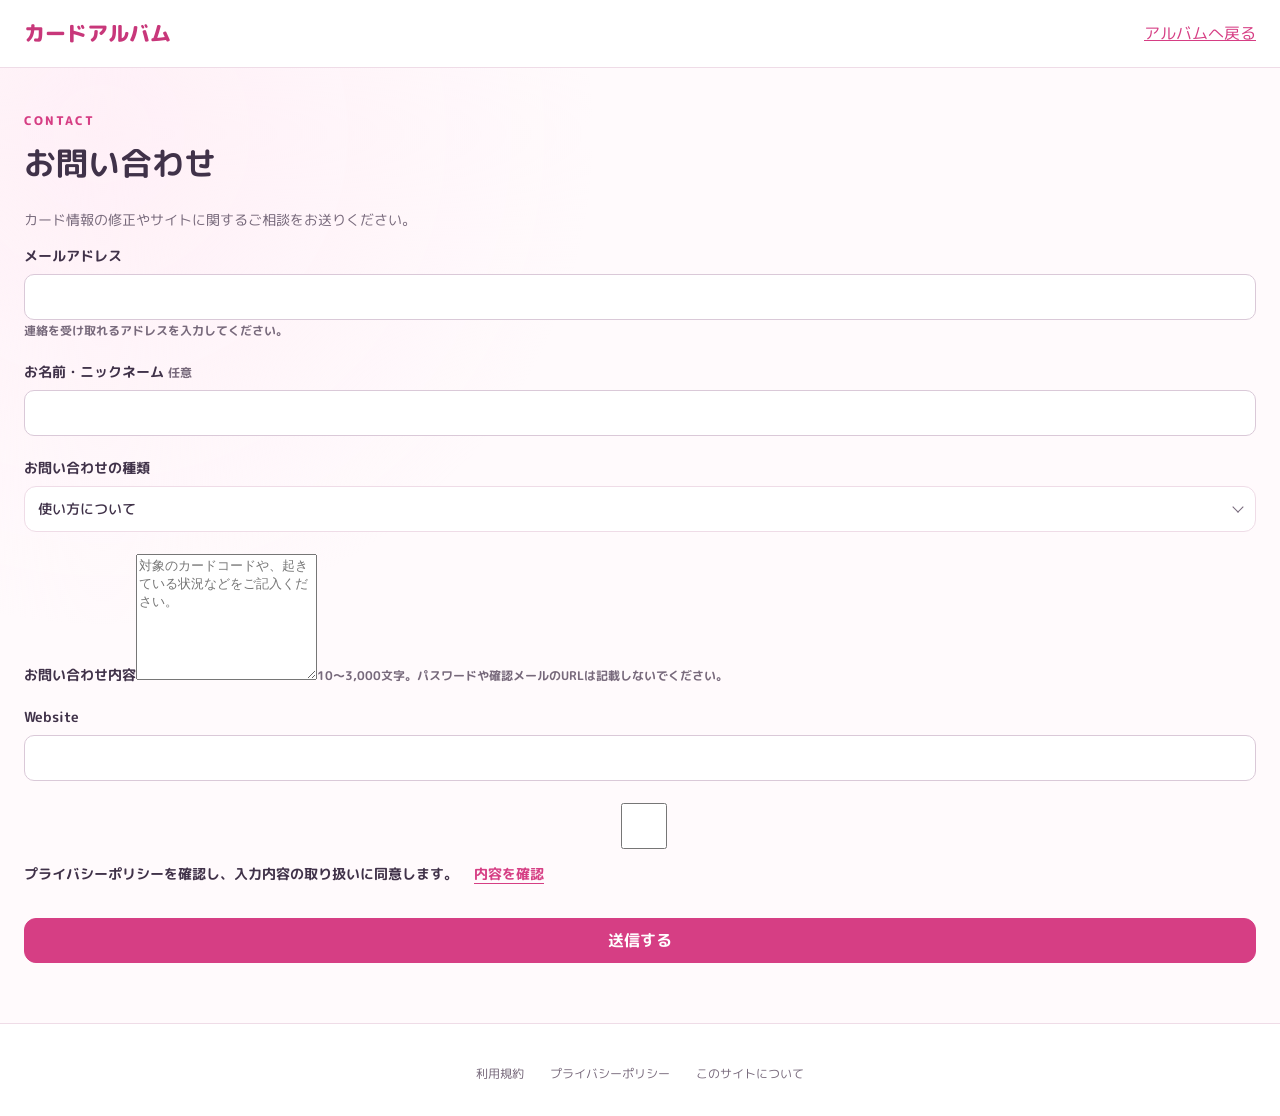
==== contact/index.html @ 654e6a4f "Update index.html" ====
<!doctype html>
<html lang="ja">
  <head>
    <meta charset="utf-8" />
    <meta name="viewport" content="width=device-width,initial-scale=1" />
    <title>お問い合わせ｜カードアルバム</title>
    <link rel="icon" href="../assets/favicon.svg" />
    <link rel="stylesheet" href="../assets/style.css?v=20261011-ui-contact" />
    <link
      rel="stylesheet"
      href="../assets/dropdowns.css?v=20261010-dropdowns"
    />
    <script
      defer
      src="../assets/dropdowns.js?v=20261011-account-dropdown"
    ></script>
    <link rel="stylesheet" href="./contact.css" />
    <script defer src="../assets/vendor/supabase.js"></script>
    <script defer src="../assets/config.js"></script>
    <script defer src="../assets/site-info.js?v=20261011-ui-contact"></script>
    <script defer src="./contact.js?v=20261011-final-review"></script>
  </head>
  <body>
    <header>
      <a class="wordmark" href="../">カードアルバム</a
      ><a class="back-link" href="../">アルバムへ戻る</a>
    </header>
    <main class="contact-main">
      <section id="contact-panel" class="contact-panel">
        <span class="eyebrow">CONTACT</span>
        <h1>お問い合わせ</h1>
        <p class="muted">
          カード情報の修正やサイトに関するご相談をお送りください。
        </p>
        <form id="contact-form">
          <div id="contact-album-field" hidden>
            <label>アルバムID</label
            ><output id="contact-album-id" class="created-album-id"></output
            ><small>ログイン中のアルバムIDでお問い合わせを送信します。</small>
          </div>
          <label
            >メールアドレス<input
              id="contact-email"
              type="email"
              autocomplete="email"
              maxlength="254"
              required
            /><small>連絡を受け取れるアドレスを入力してください。</small></label
          ><label
            >お名前・ニックネーム <small>任意</small
            ><input
              id="contact-name"
              type="text"
              autocomplete="name"
              maxlength="40" /></label
          ><label
            >お問い合わせの種類<select id="contact-category">
              <option value="question">使い方について</option>
              <option value="correction">カード情報の修正</option>

              <option value="other">その他</option>
            </select></label
          ><label
            >お問い合わせ内容<textarea
              id="contact-message"
              minlength="10"
              maxlength="3000"
              rows="8"
              required
              placeholder="対象のカードコードや、起きている状況などをご記入ください。"
            ></textarea
            ><small
              >10〜3,000文字。パスワードや確認メールのURLは記載しないでください。</small
            ></label
          ><label class="contact-honeypot" aria-hidden="true"
            >Website<input
              id="contact-website"
              tabindex="-1"
              autocomplete="off" /></label
          ><label class="consent"
            ><input id="contact-consent" type="checkbox" required /><span
              >プライバシーポリシーを確認し、入力内容の取り扱いに同意します。<button
                type="button"
                data-info="privacy"
                class="text-button"
              >
                内容を確認
              </button></span
            ></label
          >
          <p id="contact-error" role="status"></p>
          <button id="contact-submit" class="primary" type="submit">
            送信する
          </button>
        </form>
      </section>
      <section id="contact-complete" class="contact-panel" hidden>
        <span class="confirmation-icon" aria-hidden="true">✓</span>
        <h1>送信しました</h1>
        <p>お問い合わせを受け付けました。</p>
        <p class="muted">受付番号</p>
        <p id="contact-reference" class="contact-reference"></p>
        <a class="contact-return" href="../">アルバムへ戻る</a>
      </section>
    </main>
    <footer>
      <div class="footer-links">
        <button data-info="terms">利用規約</button
        ><button data-info="privacy">プライバシーポリシー</button
        ><button data-info="about">このサイトについて</button>
      </div>
    </footer>
    <dialog id="info-dialog" aria-labelledby="info-title">
      <div class="modal-top">
        <h2 id="info-title"></h2>
        <button id="legal-close" aria-label="閉じる">×</button>
      </div>
      <div id="info-body" class="legal-body"></div>
    </dialog>
  </body>
</html>
---- assets/style.css ----
@import url("https://fonts.googleapis.com/css2?family=M+PLUS+Rounded+1c:wght@400;500;700;800&display=swap");
:root {
  font-family:
    "M PLUS Rounded 1c", "Hiragino Maru Gothic ProN", "Yu Gothic", sans-serif;
  color: #403249;
  background: #fff8fc;
  --accent: #d63e84;
  --soft: #ffedf5;
  --line: #efdce7;
  --muted: #77697b;
  font-synthesis: none;
}
* {
  box-sizing: border-box;
}
body {
  margin: 0;
}
button,
input,
select {
  font: inherit;
}
button {
  cursor: pointer;
  border: 1px solid var(--line);
  background: white;
  border-radius: 12px;
  padding: 10px 16px;
  color: inherit;
  min-height: 44px;
}
button:disabled {
  cursor: default;
  opacity: 0.5;
}
a {
  color: var(--accent);
}
button:focus-visible,
a:focus-visible,
input:focus-visible,
select:focus-visible {
  outline: 3px solid #933ba7;
  outline-offset: 3px;
}
[hidden] {
  display: none !important;
}
header {
  padding: 18px max(24px, calc((100vw - 1280px) / 2));
  background: white;
  border-bottom: 1px solid var(--line);
  display: flex;
  align-items: center;
  justify-content: space-between;
  gap: 20px;
}
nav {
  display: flex;
  gap: 6px;
  flex-wrap: wrap;
}
nav button {
  font-size: 0.875rem;
  border: 0;
  padding: 8px 12px;
}
.wordmark {
  text-decoration: none;
  font-size: 1.3rem;
  font-weight: 800;
  white-space: nowrap;
  color: #c8377a;
}
main {
  max-width: 1280px;
  margin: auto;
  padding: 40px 24px 60px;
  min-height: 75vh;
}
h1 {
  font-size: 2rem;
  line-height: 1.5;
  margin: 8px 0 20px;
}
h2 {
  font-size: 1.25rem;
}
p {
  line-height: 1.8;
}
.eyebrow {
  font-size: 0.75rem;
  color: var(--accent);
  letter-spacing: 0.16em;
  font-weight: 800;
}
.auth {
  display: grid;
  grid-template-columns: 1fr 440px;
  gap: 70px;
  align-items: center;
  max-width: 1080px;
  margin: 35px auto;
}
.intro h1 {
  font-size: 2.8rem;
  line-height: 1.55;
}
.intro p {
  color: var(--muted);
}
.auth-panel {
  background: white;
  border: 1px solid var(--line);
  border-radius: 24px;
  padding: 32px;
  box-shadow: 0 8px 0 #f7e5ef;
}
.auth-panel h2 {
  margin: 0 0 25px;
  font-size: 1.25rem;
}
.tabs {
  display: flex;
  gap: 6px;
  margin-bottom: 25px;
  border-bottom: 1px solid var(--line);
  padding-bottom: 12px;
}
.tabs button {
  flex: 1;
  border: 0;
}
.active {
  background: var(--soft);
  color: var(--accent);
  font-weight: 700;
}
label {
  display: block;
  font-size: 0.875rem;
  font-weight: 700;
}
input,
select {
  display: block;
  width: 100%;
  border: 1px solid #dac9d8;
  border-radius: 10px;
  background: #fff;
  min-height: 46px;
  padding: 10px 12px;
  color: inherit;
  margin-top: 8px;
}
form label {
  margin-bottom: 22px;
}
small {
  font-size: 0.75rem;
  color: var(--muted);
}
.primary {
  background: var(--accent);
  color: #fff;
  border-color: var(--accent);
  font-weight: 700;
}
form .primary {
  width: 100%;
}
.text-button {
  border: 0;
  background: transparent;
  color: var(--accent);
  text-decoration: underline;
  text-underline-offset: 4px;
  font-size: 0.875rem;
}
#auth-message {
  font-size: 0.875rem;
  color: #a23e65;
}
.mini-gallery {
  display: flex;
  gap: 12px;
  margin: 32px 0;
  align-items: center;
}
.mini-gallery img {
  width: 100px;
  border-radius: 9px;
  border: 5px solid white;
  box-shadow: 0 4px 12px #e7cbdc;
}
.mini-gallery img:nth-child(2) {
  transform: rotate(7deg);
}
.mini-gallery img:first-child {
  transform: rotate(-7deg);
}
.selection-title {
  text-align: center;
  margin: 30px 0 36px;
}
.selection-title p {
  color: var(--muted);
  font-size: 0.875rem;
}
.album-options {
  max-width: 850px;
  margin: auto;
  display: grid;
  grid-template-columns: 1fr 1fr;
  gap: 32px;
}
.album {
  padding: 30px;
  background: #fff0f7;
  border: 2px solid #efc4dc;
  border-radius: 24px;
  box-shadow: 0 7px 0 #f4d6e6;
}
.album.aipri {
  background: #f0f7ff;
  border-color: #c3daf5;
  box-shadow: 0 7px 0 #dbe9fa;
}
.album span {
  display: block;
  font-weight: 800;
  font-size: 1.3rem;
  margin: 24px 0 6px;
}
.album small {
  font-size: 0.875rem;
}
.album-images {
  display: flex;
  justify-content: center;
  gap: 10px;
}
.album-images img {
  width: 30%;
  border: 4px solid white;
  border-radius: 8px;
  box-shadow: 0 3px 12px #d8bbce;
  transform: rotate(-6deg);
}
.album-images img:nth-child(2) {
  transform: rotate(6deg);
}
.collection-title {
  display: flex;
  align-items: center;
  justify-content: space-between;
  gap: 15px;
}
.collection-title h1 {
  margin-bottom: 24px;
}
.pill {
  border-radius: 30px;
  background: var(--soft);
  color: var(--accent);
  font-size: 0.875rem;
  font-weight: 700;
  padding: 7px 12px;
  display: inline-block;
}
.progress-card {
  background: #fff;
  border: 1px solid var(--line);
  border-radius: 16px;
  padding: 22px 26px;
  margin-bottom: 24px;
}
.progress-card > div:first-child {
  display: flex;
  justify-content: space-between;
  align-items: center;
  font-size: 0.875rem;
  font-weight: 700;
}
.progress-card strong {
  font-size: 1.8rem;
  color: var(--accent);
}
.progress-track {
  height: 12px;
  border-radius: 20px;
  background: #f2e8ef;
  margin: 10px 0;
  overflow: hidden;
}
.progress-track span {
  display: block;
  height: 100%;
  background: var(--accent);
  border-radius: 20px;
  transition: width 0.3s;
}
.progress-card p {
  font-size: 0.875rem;
  color: var(--muted);
  margin: 0;
}
.filter-panel {
  border: 1px solid var(--line);
  background: #fff;
  border-radius: 16px;
  padding: 24px;
}
.search-label input {
  background: #fffafd;
}
.filter-grid {
  display: grid;
  grid-template-columns: repeat(3, 1fr);
  gap: 18px;
  margin-top: 20px;
}
.filter-footer {
  display: flex;
  justify-content: space-between;
  align-items: center;
  gap: 14px;
  margin-top: 22px;
  flex-wrap: wrap;
}
.owned-tabs {
  display: flex;
  gap: 5px;
}
.owned-tabs button {
  font-size: 0.875rem;
}
.results-heading {
  display: flex;
  align-items: center;
  justify-content: space-between;
  margin-top: 26px;
  gap: 14px;
}
.results-heading span {
  font-size: 0.875rem;
  color: var(--muted);
}
.muted {
  color: var(--muted);
  font-size: 0.875rem;
}
.notice {
  font-size: 0.875rem;
  padding: 12px 18px;
  border: 1px solid #edd59e;
  background: #fff9e9;
  border-radius: 10px;
}
.card-grid {
  display: grid;
  grid-template-columns: repeat(5, minmax(0, 1fr));
  gap: 22px 18px;
}
.card {
  background: #fff;
  border: 1px solid var(--line);
  border-radius: 14px;
  overflow: hidden;
  position: relative;
}
.card.owned {
  border: 2px solid #ca83a6;
}
.card-trigger {
  border: 0;
  border-radius: 0;
  padding: 12px;
  width: 100%;
  display: block;
  text-align: left;
  background: white;
}
.card-trigger:hover {
  background: #fff6fb;
}
.card-trigger img {
  width: 100%;
  aspect-ratio: 460/670;
  object-fit: contain;
  border-radius: 8px;
  background: #f7f2f5;
}
.card-trigger .code {
  color: var(--muted);
  font-size: 0.75rem;
  display: block;
  margin: 12px 0 5px;
  word-break: break-all;
}
.card-meta {
  display: flex;
  gap: 6px;
  align-items: center;
  justify-content: space-between;
}
.card-meta .pill {
  font-size: 0.75rem;
  padding: 3px 8px;
}
.card-name {
  display: block;
  font-size: 0.9375rem;
  font-weight: 700;
  line-height: 1.6;
  margin: 10px 0 6px;
  overflow-wrap: anywhere;
}
.card-song {
  display: block;
  color: var(--muted);
  font-size: 0.8125rem;
  line-height: 1.6;
  margin: 7px 0;
}
.ownership-button {
  width: calc(100% - 24px);
  margin: 0 12px 12px;
  min-height: 40px;
  font-size: 0.875rem;
  padding: 7px;
}
.owned .ownership-button {
  background: #ffe3ef;
  border-color: #edb5d0;
  color: #a92b68;
}
.pagination {
  display: flex;
  gap: 18px;
  justify-content: center;
  align-items: center;
  margin-top: 35px;
  font-size: 0.875rem;
}
footer {
  font-size: 0.75rem;
  text-align: center;
  color: var(--muted);
  padding: 24px;
  border-top: 1px solid var(--line);
  background: white;
  line-height: 1.8;
}
footer div {
  display: flex;
  justify-content: center;
  gap: 20px;
  margin-top: 8px;
}
dialog {
  border: 1px solid var(--line);
  border-radius: 22px;
  padding: 22px;
  max-width: 900px;
  width: calc(100% - 28px);
  max-height: 92dvh;
  overflow: auto;
  color: inherit;
}
dialog::backdrop {
  background: #39233a99;
  backdrop-filter: blur(3px);
}
.modal-top {
  display: flex;
  justify-content: space-between;
  align-items: center;
  color: var(--muted);
  font-size: 0.875rem;
}
.modal-top button {
  font-size: 1.5rem;
  line-height: 1;
  padding: 6px 12px;
  border: 0;
}
.modal-body {
  display: grid;
  grid-template-columns: 1.1fr 1fr;
  gap: 30px;
  margin-top: 18px;
}
.viewer {
  display: flex;
  align-items: center;
  gap: 8px;
}
.viewer > div {
  flex: 1;
  min-width: 0;
  text-align: center;
}
.viewer img {
  width: 100%;
  max-height: 65vh;
  object-fit: contain;
}
.viewer button {
  font-size: 2rem;
  padding: 2px 9px;
  min-width: 36px;
}
.viewer span {
  display: block;
  color: var(--muted);
  font-size: 0.875rem;
  margin: 8px;
}
.modal-info h2 {
  font-size: 1.35rem;
  line-height: 1.6;
}
.modal-info dl {
  display: grid;
  grid-template-columns: 85px 1fr;
  gap: 12px;
  font-size: 0.875rem;
  line-height: 1.6;
}
.modal-info dt {
  color: var(--muted);
}
.modal-info dd {
  margin: 0;
  overflow-wrap: anywhere;
}
.modal-info .primary {
  width: 100%;
  margin: 18px 0;
}
.modal-info > a {
  display: block;
  text-align: center;
  font-size: 0.875rem;
}
#toast {
  position: fixed;
  bottom: 25px;
  left: 50%;
  transform: translateX(-50%);
  padding: 14px 24px;
  background: #443246;
  color: white;
  border-radius: 14px;
  max-width: 90vw;
  z-index: 10;
  font-size: 0.875rem;
}
.game-aipri {
  --accent: #6c4dad;
  --soft: #f1ebfc;
  --line: #e1d9ed;
  background: #faf8ff;
}
.game-aipri .progress-track span {
  background: #8b70bd;
}
@media (max-width: 1000px) {
  .card-grid {
    grid-template-columns: repeat(4, minmax(0, 1fr));
  }
  .auth {
    gap: 35px;
    grid-template-columns: 1fr 390px;
  }
  .intro h1 {
    font-size: 2.2rem;
  }
  header {
    flex-wrap: wrap;
  }
}
@media (max-width: 760px) {
  main {
    padding: 25px 16px 45px;
  }
  .auth {
    display: flex;
    flex-direction: column;
    margin: 5px auto;
    gap: 20px;
  }
  .intro {
    width: 100%;
    text-align: center;
  }
  .intro h1 {
    font-size: 1.8rem;
    margin-bottom: 10px;
  }
  .intro p {
    display: none;
  }
  .mini-gallery {
    justify-content: center;
    margin: 18px;
  }
  .mini-gallery img {
    width: 70px;
  }
  .auth-panel {
    width: 100%;
    max-width: 430px;
    padding: 24px;
  }
  .album-options {
    gap: 20px;
    grid-template-columns: 1fr;
  }
  .album {
    max-width: 450px;
    width: 100%;
    margin: auto;
  }
  .album-images img {
    width: 100px;
  }
  .filter-grid {
    grid-template-columns: repeat(2, minmax(0, 1fr));
    gap: 14px;
  }
  .filter-panel {
    padding: 18px;
  }
  .card-grid {
    grid-template-columns: repeat(3, minmax(0, 1fr));
    gap: 12px;
  }
  .modal-body {
    grid-template-columns: 1fr;
    gap: 20px;
  }
  .viewer {
    max-width: 380px;
    margin: auto;
  }
  .viewer img {
    max-height: 53vh;
  }
  .modal-info h2 {
    margin: 12px 0;
  }
  .collection-title h1 {
    font-size: 1.5rem;
  }
  .owned-tabs button {
    padding: 8px 10px;
  }
  .card-trigger {
    padding: 9px;
  }
  .card-name {
    font-size: 0.875rem;
  }
  .ownership-button {
    width: calc(100% - 16px);
    margin: 0 8px 10px;
    padding: 7px 4px;
  }
  .results-heading {
    align-items: flex-start;
    flex-direction: column;
    gap: 0;
  }
  nav button {
    font-size: 0.8125rem;
  }
  header {
    padding: 14px 16px;
    gap: 8px;
  }
}
@media (max-width: 480px) {
  .card-grid {
    grid-template-columns: repeat(2, minmax(0, 1fr));
  }
  .filter-grid {
    gap: 12px;
  }
  h1 {
    font-size: 1.6rem;
  }
  .progress-card {
    padding: 18px;
  }
  .pagination {
    gap: 8px;
  }
  .pagination button {
    padding: 8px 12px;
  }
}
@media (prefers-reduced-motion: reduce) {
  * {
    transition: none !important;
    scroll-behavior: auto !important;
  }
}
.family-tabs {
  display: flex;
  gap: 10px;
  margin: 0 0 22px;
  flex-wrap: wrap;
}
.family-tabs button {
  flex: 1;
  padding: 14px 18px;
  border: 1px solid #e7d7e4;
  background: #fff;
  border-radius: 16px;
  color: #795c77;
  font-weight: 700;
}
.family-tabs button.active {
  background: #f9e5f0;
  border-color: #d994b4;
  color: #843b61;
}
.auth-result {
  max-width: 540px;
  margin: 70px auto;
  text-align: center;
}
.auth-result .auth-panel {
  padding: 36px;
}
.auth-result h1 {
  font-size: 26px;
}
.auth-result p {
  line-height: 1.9;
  margin: 20px 0 28px;
}
.confirmation-icon {
  display: grid;
  place-items: center;
  width: 64px;
  height: 64px;
  margin: 0 auto 22px;
  border-radius: 50%;
  background: #e4f3e9;
  color: #508166;
  font-size: 32px;
}
.auth-result .primary {
  width: 100%;
}
@media (max-width: 600px) {
  .auth-result {
    margin: 32px auto;
  }
  .family-tabs button {
    padding: 12px 8px;
    font-size: 14px;
  }
}
header {
  position: relative;
}
.wordmark {
  display: flex;
  align-items: center;
  gap: 10px;
  min-width: 0;
  white-space: normal;
}
.wordmark span {
  overflow-wrap: anywhere;
  line-height: 1.5;
}
.header-card {
  width: 32px;
  height: 46px;
  object-fit: cover;
  border-radius: 5px;
  flex-shrink: 0;
}
.game-switch {
  display: flex;
  position: relative;
  padding: 4px;
  border-radius: 999px;
  background: #f2edf4;
  border: 1px solid var(--line);
  min-width: 216px;
}
.game-switch button {
  position: relative;
  z-index: 1;
  flex: 1;
  background: transparent;
  border: 0;
  border-radius: 999px;
  padding: 8px 14px;
  min-height: 38px;
  font-weight: 700;
}
.game-switch-slider {
  position: absolute;
  top: 4px;
  bottom: 4px;
  left: 4px;
  width: calc(50% - 4px);
  background: #fff;
  border-radius: 999px;
  box-shadow: 0 2px 6px #47304716;
  transition: transform 0.25s ease;
}
.game-switch.is-aipri .game-switch-slider {
  transform: translateX(100%);
}
.game-switch button[aria-pressed="true"] {
  color: var(--accent);
}
nav {
  align-items: center;
  flex-wrap: nowrap;
}
.menu-toggle {
  display: none;
  width: 44px;
  height: 44px;
  flex-shrink: 0;
  padding: 10px;
}
.menu-toggle span {
  display: block;
  height: 2px;
  width: 22px;
  background: currentColor;
  margin: 4px auto;
  transition:
    transform 0.2s,
    opacity 0.2s;
}
.menu-toggle[aria-expanded="true"] span:first-child {
  transform: translateY(6px) rotate(45deg);
}
.menu-toggle[aria-expanded="true"] span:nth-child(2) {
  opacity: 0;
}
.menu-toggle[aria-expanded="true"] span:last-child {
  transform: translateY(-6px) rotate(-45deg);
}
.collection-status {
  margin-top: 32px;
  padding-top: 18px;
  border-top: 1px solid var(--line);
}
.sync-indicator {
  display: flex;
  gap: 10px;
  align-items: center;
  min-height: 44px;
}
.sync-indicator p {
  margin: 0;
}
.sync-spinner {
  display: inline-block;
  width: 18px;
  height: 18px;
  flex-shrink: 0;
  border: 2px solid var(--line);
  border-top-color: var(--accent);
  border-radius: 50%;
  animation: sync-turn 0.9s linear infinite;
}
@keyframes sync-turn {
  to {
    transform: rotate(360deg);
  }
}
.is-updating #sync-status::after {
  content: "…";
  display: inline-block;
  animation: sync-pulse 1.3s ease-in-out infinite;
}
@keyframes sync-pulse {
  50% {
    opacity: 0.3;
  }
}
.parallel-tag {
  display: inline-block;
  margin-top: 5px;
  padding: 3px 8px;
  border-radius: 7px;
  background: #fff4d8;
  color: #80601e;
  font-size: 0.75rem;
}
#nickname-dialog {
  max-width: 440px;
}
.nickname-actions {
  display: flex;
  justify-content: flex-end;
  gap: 10px;
}
#nickname-message {
  color: #a23e65;
  font-size: 0.875rem;
}
@media (max-width: 1000px) {
  header {
    flex-wrap: nowrap;
  }
  .wordmark {
    font-size: 1.1rem;
  }
  nav button {
    padding: 8px;
  }
}
@media (max-width: 760px) {
  header {
    gap: 12px;
  }
  .wordmark {
    flex: 1;
    font-size: 1rem;
  }
  .menu-toggle {
    display: block;
  }
  nav {
    display: none;
    position: absolute;
    top: 100%;
    left: 12px;
    right: 12px;
    padding: 18px;
    background: white;
    border: 1px solid var(--line);
    border-radius: 0 0 18px 18px;
    box-shadow: 0 8px 18px #47304718;
    z-index: 20;
    align-items: stretch;
    flex-direction: column;
    gap: 10px;
  }
  nav.open {
    display: flex;
  }
  .game-switch {
    width: 100%;
  }
  .game-switch button {
    padding: 10px;
  }
  .header-card {
    width: 28px;
    height: 40px;
  }
}
@media (prefers-reduced-motion: reduce) {
  .sync-spinner,
  .is-updating #sync-status::after {
    animation: none;
  }
}
.card-marquee {
  width: 100%;
  overflow: hidden;
  margin: 30px 0 10px;
  padding: 15px 0;
  mask-image: linear-gradient(
    to right,
    transparent,
    #000 8%,
    #000 92%,
    transparent
  );
}
.marquee-track {
  display: flex;
  width: max-content;
  animation: card-ticker 92s linear infinite;
}
.marquee-group {
  display: flex;
  gap: 10px;
  padding-right: 10px;
}
.marquee-card {
  width: 112px;
  flex: none;
  padding: 7px;
  background: #fff;
  border: 1px solid var(--line);
  border-radius: 12px;
  box-shadow: 0 4px 10px #773b6410;
}
.marquee-card img {
  display: block;
  width: 96px;
  height: 140px;
  object-fit: contain;
  border-radius: 6px;
}
.marquee-card span {
  font-size: 10px;
  display: block;
  margin-top: 7px;
  color: var(--muted);
}
.card-marquee.paused .marquee-track {
  animation-play-state: paused;
}
.marquee-caption {
  display: flex;
  align-items: center;
  justify-content: space-between;
  gap: 10px;
}
.marquee-caption .text-button {
  font-size: 12px;
}
.intro {
  min-width: 0;
}
@keyframes card-ticker {
  to {
    transform: translateX(-50%);
  }
}
#nickname-dialog {
  padding: 28px;
  border-radius: 24px;
  max-width: 460px;
  background: linear-gradient(145deg, #fff, #fff8fc);
}
.nickname-heading-row {
  display: flex;
  justify-content: space-between;
  align-items: center;
}
.nickname-heading-row button {
  font-size: 24px;
  border: 0;
  background: transparent;
  padding: 0;
  width: 36px;
  min-height: 36px;
}
.nickname-intro {
  color: var(--muted);
  font-size: 14px;
  margin: 6px 0 22px;
}
#nickname-heading {
  margin: 8px 0 12px;
}
#nickname-form label {
  margin: 20px 0 6px;
}
#profile-nickname {
  background: white;
  font-size: 18px;
  min-height: 54px;
  border-radius: 12px;
}
.nickname-actions {
  margin-top: 25px;
  padding-top: 18px;
  border-top: 1px solid var(--line);
}
.nickname-actions button {
  min-width: 110px;
}
.nickname-help {
  display: block;
  margin: 8px 0;
}
.footer-links {
  display: flex;
  gap: 10px;
  flex-wrap: wrap;
  justify-content: center;
}
.footer-links button {
  border: 0;
  background: transparent;
  padding: 4px 8px;
  min-height: 36px;
  font-size: 12px;
  color: var(--muted);
}
#info-dialog {
  max-width: 760px;
}
.legal-body {
  line-height: 1.9;
  font-size: 14px;
  max-height: 70vh;
  overflow: auto;
  padding-right: 8px;
}
.legal-body h3 {
  font-size: 17px;
  margin: 24px 0 8px;
}
.legal-body p {
  margin: 8px 0;
}
.legal-body ul {
  padding-left: 22px;
}
.legal-body .effective-date {
  font-size: 12px;
  color: var(--muted);
}
@media (max-width: 760px) {
  .intro {
    max-width: 100%;
  }
  .card-marquee {
    margin: 10px 0 0;
  }
  .marquee-card {
    width: 92px;
  }
  .marquee-card img {
    width: 76px;
    height: 111px;
  }
  .marquee-caption {
    justify-content: center;
  }
  .auth {
    gap: 22px;
  }
  #nickname-dialog {
    padding: 22px;
  }
  .nickname-actions button {
    min-width: 90px;
  }
}
@media (prefers-reduced-motion: reduce) {
  .marquee-track {
    animation: none;
    transform: none;
  }
  .card-marquee {
    overflow-x: auto;
    mask-image: none;
  }
}
.marquee-card {
  padding: 6px;
}
.marquee-card img {
  width: 100%;
  height: 146px;
}
.marquee-card span,
.marquee-caption {
  display: none;
}
.contact-footer-link {
  font-size: 12px;
  text-decoration: none;
  padding: 9px 8px;
  color: var(--muted);
}
@media (max-width: 760px) {
  .marquee-card img {
    height: 116px;
  }
}
/* アルバム一覧・取得率・絞り込み */
body {
  background:
    radial-gradient(circle at 8% 12%, #fff0f7 0, transparent 32%), #fffafc;
}
.game-aipri {
  --accent: #247ca4;
  --soft: #e4f7ff;
  --line: #cde8f2;
  --muted: #627c8a;
  background:
    radial-gradient(circle at 90% 8%, #def6ff 0, transparent 36%), #f6fcff;
}
.game-aipri .progress-track span {
  background: #51b6da;
}
.progress-card {
  box-shadow: 0 5px 18px #64475b08;
  border-radius: 20px;
}
#progress-details {
  display: block;
  margin: 12px 0 0 auto;
  padding: 5px 10px;
}
.series-progress {
  display: grid;
  grid-template-columns: repeat(3, minmax(0, 1fr));
  gap: 12px;
  margin: -8px 0 24px;
}
.series-progress[hidden] {
  display: none;
}
.progress-card-small {
  padding: 16px;
  margin: 0;
  border-radius: 16px;
}
.progress-card-small > div:first-child {
  gap: 8px;
  font-size: 0.82rem;
}
.progress-card-small strong {
  font-size: 1.35rem;
  flex-shrink: 0;
}
.progress-card-small p {
  font-size: 0.75rem;
}
.filter-panel {
  padding: 0;
  overflow: hidden;
  border-radius: 20px;
  margin-bottom: 18px;
}
.filter-panel summary {
  padding: 18px 22px;
  cursor: pointer;
  font-weight: 700;
  color: var(--accent);
}
.filter-panel summary::marker {
  color: var(--accent);
}
#filter-summary {
  display: inline-block;
  font-size: 0.75rem;
  margin-left: 8px;
  color: var(--muted);
  font-weight: 500;
}
.filter-content {
  padding: 2px 22px 22px;
  border-top: 1px dashed var(--line);
}
.filter-label {
  display: flex;
  justify-content: space-between;
  align-items: center;
  gap: 8px;
}
.filter-clear {
  padding: 3px 7px;
  min-height: 28px;
  font-size: 0.72rem;
  color: var(--accent);
  border-color: var(--line);
  border-radius: 8px;
  background: #fff;
}
.filter-clear:disabled {
  opacity: 0.4;
}
.search-label {
  position: relative;
}
.search-label .filter-clear {
  position: absolute;
  top: 0;
  right: 0;
}
.search-label input {
  background: #fff;
}
.ownership-toolbar {
  display: flex;
  justify-content: center;
  margin: 18px 0 22px;
}
.owned-tabs {
  background: white;
  border: 1px solid var(--line);
  padding: 5px;
  border-radius: 100px;
  gap: 4px;
  box-shadow: 0 4px 16px #43708708;
}
.owned-tabs button {
  border: 0;
  border-radius: 100px;
  padding: 9px 20px;
  background: transparent;
}
.owned-tabs button.active {
  background: var(--soft);
  color: var(--accent);
  box-shadow: inset 0 0 0 1px var(--line);
}
.card {
  display: flex;
  flex-direction: column;
  border: 2px solid var(--line);
  border-radius: 18px;
  box-shadow: 0 4px 14px #56405208;
}
.card-trigger {
  flex: 1;
  background: transparent;
}
.card-trigger:hover {
  background: var(--soft);
}
.card .ownership-button {
  margin-top: auto;
}
.card.owned {
  border: 2px solid var(--accent);
  background: var(--soft);
  box-shadow:
    0 0 0 2px var(--soft),
    0 5px 16px #43708712;
}
.owned-badge {
  position: absolute;
  top: 8px;
  right: 8px;
  padding: 5px 9px;
  border-radius: 100px;
  background: var(--accent);
  color: white;
  font-size: 0.7rem;
  font-weight: 700;
  z-index: 1;
  pointer-events: none;
  box-shadow: 0 2px 6px #0002;
}
.ownership-button {
  background: #fff;
  color: var(--muted);
  border: 1px solid var(--line);
  border-radius: 11px;
  font-weight: 700;
}
.owned .ownership-button,
.ownership-button.is-owned {
  background: var(--accent);
  color: white;
  border-color: var(--accent);
}
#modal-owned {
  width: 100%;
  margin: 16px 0 12px;
  min-height: 46px;
}
.family-tabs {
  flex-wrap: nowrap;
  gap: 14px;
}
.family-tabs button {
  display: flex;
  align-items: center;
  gap: 14px;
  min-width: 0;
  text-align: left;
  padding: 12px 16px;
  color: #627c8a;
  border: 2px solid var(--line);
  background: #fff;
  box-shadow: 0 4px 16px #43708708;
  border-radius: 20px;
}
.family-tabs button img {
  width: 54px;
  height: 76px;
  object-fit: contain;
  border-radius: 8px;
  transform: rotate(-5deg);
  flex-shrink: 0;
}
.family-tabs button > span:not(.family-check) {
  display: flex;
  flex-direction: column;
  gap: 5px;
}
.family-tabs button small {
  font-weight: 500;
  font-size: 0.7rem;
}
.family-tabs button strong {
  font-size: 1rem;
}
.family-tabs button.active {
  color: var(--accent);
  border-color: #67bedc;
  background: linear-gradient(120deg, #e7f8ff, #fff);
}
.family-check {
  margin-left: auto;
  color: var(--accent);
  font-size: 1.1rem;
}
@media (max-width: 700px) {
  .series-progress {
    grid-template-columns: repeat(2, minmax(0, 1fr));
  }
  .family-tabs {
    gap: 8px;
  }
  .family-tabs button {
    padding: 10px 8px;
    gap: 8px;
    border-radius: 15px;
  }
  .family-tabs button img {
    width: 36px;
    height: 53px;
  }
  .family-tabs button strong {
    font-size: 0.76rem;
  }
  .family-tabs button small {
    font-size: 0.6rem;
  }
  .family-check {
    display: none;
  }
  .owned-tabs button {
    padding: 9px 15px;
    font-size: 0.8rem;
  }
  .owned-badge {
    font-size: 0.6rem;
    padding: 4px 7px;
  }
  .filter-panel {
    padding: 0;
  }
  .filter-panel summary {
    padding: 16px;
  }
  .filter-content {
    padding: 2px 16px 18px;
  }
}
@media (max-width: 380px) {
  .family-tabs button small {
    display: none;
  }
  .series-progress {
    grid-template-columns: 1fr;
  }
}
/* 閉じている時も適用条件を表示 */
.active-filters {
  display: flex;
  align-items: center;
  flex-wrap: wrap;
  gap: 8px;
  margin: -4px 0 18px;
}
.active-filters-label {
  font-size: 0.75rem;
  color: var(--muted);
  padding-right: 4px;
}
.filter-chip {
  display: inline-flex;
  align-items: center;
  gap: 9px;
  max-width: 100%;
  border: 1px solid var(--line);
  border-radius: 100px;
  background: var(--soft);
  color: var(--accent);
  padding: 7px 12px;
  font-size: 0.76rem;
  text-align: left;
}
.filter-chip > span:first-child {
  min-width: 0;
  overflow-wrap: anywhere;
}
.filter-chip-close {
  flex-shrink: 0;
  display: grid;
  place-items: center;
  width: 19px;
  height: 19px;
  border-radius: 50%;
  background: #fff;
  font-size: 1rem;
}
.filter-chip:hover {
  border-color: var(--accent);
}
.no-active-filters {
  font-size: 0.78rem;
  color: var(--muted);
}
@media (max-width: 700px) {
  .filter-chip {
    font-size: 0.71rem;
    padding: 6px 10px;
  }
}
.family-tabs button:not(.active) img {
  filter: grayscale(1);
  opacity: 0.65;
}
.family-tabs button.active img {
  filter: none;
  opacity: 1;
}
.family-tabs button img {
  transition:
    filter 0.2s ease,
    opacity 0.2s ease;
}
/* 適用条件タグと所持状態スライダー */
.filter-chip {
  border-radius: 12px;
  padding: 8px 10px 8px 12px;
  gap: 10px;
  background: #fff;
  border-color: var(--line);
  box-shadow: 0 2px 6px #43708708;
  line-height: 1.5;
}
.filter-chip > span:first-child {
  color: var(--muted);
}
.filter-chip strong {
  color: var(--accent);
  font-weight: 700;
}
.filter-chip-close {
  position: relative;
  display: block;
  width: 22px;
  height: 22px;
  padding: 0;
  font-size: 0;
  line-height: 0;
  background: var(--soft);
  border-radius: 50%;
}
.filter-chip-close::before,
.filter-chip-close::after {
  content: "";
  position: absolute;
  left: 50%;
  top: 50%;
  width: 9px;
  height: 1.5px;
  border-radius: 2px;
  background: var(--accent);
  transform: translate(-50%, -50%) rotate(45deg);
}
.filter-chip-close::after {
  transform: translate(-50%, -50%) rotate(-45deg);
}
.filter-chip:hover {
  background: var(--soft);
}
.filter-chip:focus-visible {
  outline: 2px solid var(--accent);
  outline-offset: 3px;
}
.owned-tabs {
  --owned-index: 0;
  position: relative;
  isolation: isolate;
  display: grid;
  grid-template-columns: repeat(3, minmax(0, 1fr));
  width: min(100%, 420px);
  gap: 0;
  padding: 5px;
}
.owned-tabs-slider {
  position: absolute;
  z-index: 0;
  left: 5px;
  top: 5px;
  bottom: 5px;
  width: calc((100% - 12px) / 3);
  border-radius: 100px;
  background: var(--soft);
  border: 1px solid var(--line);
  box-shadow: 0 2px 5px #4370870c;
  transform: translateX(calc(var(--owned-index) * 100%));
  transition: transform 0.28s cubic-bezier(0.22, 0.8, 0.3, 1);
  pointer-events: none;
}
.owned-tabs button {
  position: relative;
  z-index: 1;
  min-width: 0;
  white-space: nowrap;
  padding: 9px 8px;
  background: transparent;
  transition: color 0.2s ease;
}
.owned-tabs button.active {
  background: transparent;
  box-shadow: none;
  color: var(--accent);
}
@media (prefers-reduced-motion: reduce) {
  .owned-tabs-slider {
    transition: none;
  }
}
/* 表示件数と番号付きページ移動 */
.results-controls {
  display: flex;
  align-items: center;
  gap: 16px;
  flex-wrap: wrap;
  justify-content: flex-end;
}
.display-count {
  display: flex;
  align-items: center;
  gap: 8px;
  font-size: 0.8rem;
  color: var(--muted);
  white-space: nowrap;
}
.display-count select {
  width: auto;
  min-height: 36px;
  margin: 0;
  padding: 5px 28px 5px 10px;
  border-color: var(--line);
  background: white;
}
.pagination {
  flex-wrap: wrap;
  gap: 10px;
}
#page-numbers {
  position: static;
  inset: auto;
  padding: 0;
  border: 0;
  border-radius: 0;
  background: transparent;
  box-shadow: none;
  z-index: auto;
  flex-direction: row;
  display: flex;
  flex-wrap: wrap;
  justify-content: center;
  align-items: center;
  gap: 6px;
}
#page-numbers button {
  min-width: 38px;
  min-height: 38px;
  padding: 6px 9px;
  border-radius: 11px;
}
#page-numbers button[aria-current="page"] {
  background: var(--accent);
  color: white;
  border-color: var(--accent);
  font-weight: 700;
}
.page-gap {
  padding: 0 3px;
  color: var(--muted);
}
#page-info {
  font-size: 0.75rem;
  color: var(--muted);
}
@media (max-width: 700px) {
  .results-heading {
    align-items: flex-start;
    flex-wrap: wrap;
  }
  .results-controls {
    width: 100%;
    justify-content: space-between;
    gap: 8px;
  }
  #page-numbers button {
    min-width: 34px;
    min-height: 36px;
    padding: 6px;
  }
  .pagination > #prev,
  .pagination > #next {
    font-size: 0.75rem;
    padding: 8px 10px;
  }
}
/* 総合取得率と所持枚数 */
#collection > .progress-card {
  position: relative;
  padding: 24px 28px;
  border: 1px solid var(--line);
  border-radius: 24px;
  background: linear-gradient(125deg, #fff 20%, var(--soft));
  box-shadow: 0 8px 24px #4370870a;
}
#collection > .progress-card > div:first-child > span {
  font-size: 0.9rem;
  font-weight: 700;
  color: var(--muted);
}
#collection > .progress-card strong {
  font-size: 2.6rem;
  letter-spacing: -0.05em;
  line-height: 1.2;
}
#collection > .progress-card .progress-track {
  height: 8px;
  border-radius: 20px;
  margin-top: 16px;
}
#collection > .progress-card p {
  padding-right: 48px;
}
#progress-details {
  position: absolute;
  right: 20px;
  bottom: 18px;
  margin: 0;
  width: 36px;
  height: 36px;
  padding: 0;
  border-radius: 50%;
  display: grid;
  place-items: center;
  background: #fff;
  color: var(--accent);
  border: 1px solid var(--line);
  font-size: 1.1rem;
}
.quantity-controls {
  margin: 0 0 18px;
  padding: 14px 16px;
  border: 1px solid var(--line);
  background: var(--soft);
  border-radius: 16px;
  display: flex;
  align-items: center;
  justify-content: space-between;
  gap: 12px;
}
.quantity-controls > span {
  font-size: 0.85rem;
  color: var(--muted);
  font-weight: 700;
}
.quantity-controls > div {
  display: flex;
  align-items: center;
  gap: 12px;
}
.quantity-controls button {
  width: 40px;
  height: 40px;
  padding: 0;
  border-radius: 50%;
  background: white;
  color: var(--accent);
  font-size: 1.4rem;
  display: grid;
  place-items: center;
}
.quantity-controls output {
  min-width: 52px;
  text-align: center;
  font-size: 1.1rem;
  font-weight: 700;
  color: var(--accent);
}
.owned-badge {
  min-width: 64px;
  text-align: center;
  font-variant-numeric: tabular-nums;
}
/* 確率確認ページ */
.probability-page {
  max-width: 1000px;
  margin: 0 auto;
  padding-bottom: 32px;
}
.probability-page > .muted {
  line-height: 1.8;
}
.probability-summary,
.probability-detail {
  padding: 24px;
  margin-top: 24px;
  border: 1px solid var(--line);
  border-radius: 22px;
  background: #fff;
}
.probability-summary h2,
.probability-detail h2 {
  font-size: 1.1rem;
  margin: 0;
}
.probability-grid {
  display: grid;
  grid-template-columns: repeat(4, minmax(0, 1fr));
  gap: 14px;
  margin-top: 18px;
}
.rarity-stat {
  padding: 18px;
  border-radius: 16px;
  background: var(--soft);
  border: 1px solid var(--line);
}
.rarity-stat > strong {
  display: block;
  font-size: 1.9rem;
  margin: 12px 0;
  color: var(--accent);
}
.rarity-stat small {
  display: block;
  margin-top: 10px;
}
.probability-detail-heading {
  display: flex;
  align-items: center;
  justify-content: space-between;
  gap: 16px;
  flex-wrap: wrap;
}
.probability-detail-heading label {
  font-size: 0.8rem;
  color: var(--muted);
}
.probability-detail-heading select {
  margin-top: 4px;
  background: #fff;
  border-color: var(--line);
}
.cost-toggle {
  display: flex;
  align-items: center;
  gap: 10px;
  padding: 12px 0;
  font-size: 0.85rem;
  color: var(--muted);
  cursor: pointer;
}
.cost-toggle input {
  width: 18px;
  height: 18px;
  accent-color: var(--accent);
  margin: 0;
}
.cost-box {
  padding: 14px 18px;
  border-radius: 12px;
  background: var(--soft);
  color: var(--accent);
  font-weight: 700;
}
@media (max-width: 700px) {
  #collection > .progress-card {
    padding: 20px;
  }
  #collection > .progress-card strong {
    font-size: 2.2rem;
  }
  .probability-grid {
    grid-template-columns: repeat(2, minmax(0, 1fr));
    gap: 10px;
  }
  .probability-summary,
  .probability-detail {
    padding: 18px;
  }
  .rarity-stat {
    padding: 14px;
  }
  .rarity-stat > strong {
    font-size: 1.6rem;
  }
  .cost-toggle {
    align-items: flex-start;
  }
  .cost-toggle input {
    flex-shrink: 0;
  }
}
/* 一覧と詳細の仕上げ */
button:focus-visible,
a:focus-visible {
  outline: 2px solid var(--line);
  outline-offset: 2px;
}
input:focus-visible,
select:focus-visible {
  outline: 1px solid var(--line);
  outline-offset: 1px;
  box-shadow: 0 0 0 2px var(--soft);
}
select {
  border-color: var(--line);
}
#collection > .progress-card {
  background: #fff;
  box-shadow: 0 4px 16px #43708706;
}
#collection > .progress-card p {
  padding-right: 34px;
}
#progress-details {
  background: transparent;
  border: 0;
  box-shadow: none;
  border-radius: 0;
  color: var(--muted);
  right: 22px;
  bottom: 18px;
}
.progress-chevron {
  display: block;
  width: 10px;
  height: 10px;
  border-right: 1.6px solid currentColor;
  border-bottom: 1.6px solid currentColor;
  transform: rotate(45deg);
  transition: transform 0.2s ease;
}
#progress-details[aria-expanded="true"] .progress-chevron {
  transform: rotate(225deg);
}
.active-filters {
  gap: 6px;
}
.active-filters-label {
  font-size: 0.68rem;
}
.filter-chip {
  border-radius: 9px;
  padding: 4px 7px 4px 9px;
  gap: 7px;
  font-size: 0.68rem;
  box-shadow: none;
}
.filter-chip-close {
  width: 18px;
  height: 18px;
}
.filter-chip-close::before,
.filter-chip-close::after {
  width: 7px;
  height: 1px;
}
.card {
  transition:
    background 0.16s ease,
    box-shadow 0.16s ease;
}
.card-trigger,
.card-trigger:hover {
  background: transparent;
}
.card:hover {
  background: var(--soft);
  box-shadow: 0 5px 16px #43708712;
}
.card.owned:hover {
  background: var(--soft);
}
.card-image-frame {
  display: block;
  position: relative;
  width: 100%;
  aspect-ratio: 460 / 670;
  overflow: hidden;
  border-radius: 8px;
  background: #f7f4f6;
}
.game-aipri .card-image-frame {
  background: #f0f7fa;
}
.card-image-frame img {
  display: block;
  width: 100%;
  height: 100%;
  aspect-ratio: auto;
  border-radius: 0;
  background: transparent;
  object-fit: contain;
}
.card-image-frame.landscape img {
  position: absolute;
  left: 50%;
  top: 50%;
  width: calc(100% * 670 / 460);
  height: calc(100% * 460 / 670);
  transform: translate(-50%, -50%) rotate(90deg);
  max-width: none;
}
#nav > button {
  transition:
    background 0.16s ease,
    color 0.16s ease;
}
#nav > button:hover {
  background: var(--soft);
  color: var(--accent);
}
.probability-grid {
  display: block;
  min-width: 0;
}
.distribution-bar {
  display: flex;
  width: 100%;
  height: 22px;
  border-radius: 100px;
  overflow: hidden;
  background: #f0f2f5;
  margin: 20px 0 18px;
}
.distribution-segment {
  height: 100%;
  min-width: 0;
  flex-shrink: 0;
}
.probability-table {
  width: 100%;
  border-collapse: collapse;
  table-layout: fixed;
  font-size: 0.88rem;
}
.probability-table th,
.probability-table td {
  padding: 12px 8px;
  border-bottom: 1px solid var(--line);
  overflow-wrap: anywhere;
}
.probability-table th:first-child {
  width: 46%;
  text-align: left;
}
.probability-table th {
  font-weight: 500;
}
.probability-table thead th {
  font-size: 0.75rem;
  color: var(--muted);
}
.probability-table th:not(:first-child),
.probability-table td {
  text-align: right;
  font-variant-numeric: tabular-nums;
}
.probability-table tbody td:last-child {
  color: var(--accent);
  font-weight: 700;
}
.probability-table tbody tr:last-child th,
.probability-table tbody tr:last-child td {
  border-bottom: 0;
}
.rarity-dot {
  display: inline-block;
  width: 9px;
  height: 9px;
  margin-right: 8px;
  border-radius: 50%;
}
.probability-detail-heading {
  align-items: center;
}
.probability-detail-heading label {
  min-width: 0;
  max-width: 100%;
}
.probability-detail-heading select {
  max-width: 100%;
}
@media (max-width: 700px) {
  .filter-chip {
    font-size: 0.64rem;
    padding: 4px 6px 4px 8px;
  }
  #collection > .progress-card strong {
    font-size: 2rem;
  }
  .probability-table {
    font-size: 0.8rem;
  }
  .probability-table th,
  .probability-table td {
    padding: 11px 4px;
  }
  .distribution-bar {
    height: 18px;
  }
  .probability-summary,
  .probability-detail {
    padding: 16px;
  }
  .rarity-dot {
    width: 8px;
    height: 8px;
    margin-right: 6px;
  }
}
@media (hover: none) {
  .card:hover {
    box-shadow: 0 4px 14px #56405208;
  }
}
@media (prefers-reduced-motion: reduce) {
  .progress-chevron {
    transition: none;
  }
}
/* カードの上端と操作位置を揃える */
.card-trigger {
  display: flex;
  flex-direction: column;
  justify-content: flex-start;
  align-items: stretch;
}
.card-image-frame {
  flex: none;
}
.card-name {
  display: block;
}
.incomplete-badge {
  position: absolute;
  left: 8px;
  top: 8px;
  z-index: 2;
  width: 22px;
  height: 22px;
  display: grid;
  place-items: center;
  border-radius: 50%;
  color: #a33e50;
  background: #ffe1e6;
  border: 1px solid #efbdc6;
  font-size: 14px;
  font-weight: 800;
  pointer-events: none;
}
.filter-chip {
  min-height: 0;
  line-height: 1.1;
  padding: 2px 6px 2px 8px;
}
.filter-chip-close {
  width: 14px;
  height: 14px;
  flex: none;
}
.family-check {
  display: none;
}
.marquee-card {
  width: 122px;
}
.marquee-card img {
  height: 160px;
}
.distribution-bar {
  height: 30px;
}
.distribution-segment {
  display: flex;
  align-items: center;
  justify-content: center;
  overflow: hidden;
  min-width: 0;
}
.segment-label {
  color: #fff;
  font-size: 0.72rem;
  font-weight: 800;
  white-space: nowrap;
  text-shadow: 0 1px 2px #0002;
}
.probability-detail-heading label {
  display: flex;
  flex-direction: row;
  align-items: center;
  gap: 10px;
}
.probability-detail-heading select {
  margin: 0;
  min-width: 0;
}
.cost-toggle {
  position: relative;
  width: fit-content;
  max-width: 100%;
  margin: 26px auto 8px;
  gap: 12px;
  line-height: 1.5;
}
.cost-toggle input {
  position: absolute;
  width: 1px;
  height: 1px;
  opacity: 0;
}
.switch-track {
  width: 44px;
  height: 25px;
  border-radius: 30px;
  flex: none;
  background: #cbd1d6;
  padding: 3px;
  transition: background 0.2s;
}
.switch-track::before {
  content: "";
  display: block;
  width: 19px;
  height: 19px;
  border-radius: 50%;
  background: white;
  box-shadow: 0 1px 4px #0002;
  transition: transform 0.2s;
}
.cost-toggle input:checked + .switch-track {
  background: var(--accent);
}
.cost-toggle input:checked + .switch-track::before {
  transform: translateX(19px);
}
.cost-toggle input:focus-visible + .switch-track {
  outline: 2px solid var(--accent);
  outline-offset: 3px;
}
.cost-toggle small {
  display: block;
  font-size: 0.7rem;
}
.detail-navigation {
  display: flex;
  justify-content: space-between;
  gap: 12px;
  padding: 0 0 16px;
}
.detail-navigation button {
  font-size: 0.78rem;
  border: 1px solid var(--line);
  background: var(--soft);
  border-radius: 10px;
  padding: 8px 12px;
}
dialog button {
  transition:
    background 0.15s,
    color 0.15s;
}
dialog button:active,
dialog button.tap-feedback {
  background: var(--line);
  color: var(--accent);
}
.field-error {
  display: block;
  color: #a83d55;
  font-size: 0.76rem;
  margin-top: 6px;
  line-height: 1.5;
}
input[aria-invalid="true"] {
  border-color: #dba9b4;
  background: #fff8fa;
}
@media (max-width: 760px) {
  .marquee-card {
    width: 103px;
  }
  .marquee-card img {
    height: 128px;
  }
  .distribution-bar {
    height: 26px;
  }
  .segment-label {
    font-size: 0.63rem;
  }
  .filter-chip {
    padding: 2px 5px 2px 7px;
  }
  .probability-detail-heading {
    gap: 12px;
  }
  .detail-navigation button {
    padding: 8px 10px;
  }
}
.marquee-card img {
  width: 100%;
}
/* やわらかな色とコンパクトな操作 */
.filter-chip {
  padding-top: 4px;
  padding-bottom: 4px;
}
.detail-navigation {
  padding: 18px 0 0;
  margin-top: 16px;
  border-top: 1px solid var(--line);
}
.probability-detail-heading label {
  flex-wrap: nowrap;
  writing-mode: horizontal-tb;
}
.series-select-label {
  flex: none;
  white-space: nowrap;
  writing-mode: horizontal-tb;
}
.segment-label {
  text-shadow: 0 1px 3px #44335045;
}
.cost-toggle {
  padding: 12px 18px;
  border: 1px solid var(--line);
  background: #fff;
  border-radius: 18px;
  box-shadow: 0 3px 14px #526c7e08;
  color: inherit;
  transition:
    background 0.2s,
    border-color 0.2s;
}
.cost-toggle:has(input:checked) {
  background: var(--soft);
  border-color: var(--accent);
}
.cost-toggle:hover {
  background: var(--soft);
}
.cost-toggle small {
  color: var(--muted);
  margin-top: 1px;
  font-weight: 400;
}
.switch-track {
  background: #dce2e7;
  box-shadow: inset 0 1px 3px #526c7e12;
}
.cost-toggle input:checked + .switch-track {
  background: var(--accent);
}
@media (max-width: 760px) {
  .filter-chip {
    padding-top: 4px;
    padding-bottom: 4px;
  }
  .cost-toggle {
    padding: 11px 15px;
  }
  .probability-detail-heading label {
    max-width: 100%;
  }
}
/* 小さな画面の操作とフッター */
.filter-chip {
  padding-top: 5px;
  padding-bottom: 5px;
}
.footer-note {
  margin: 0;
  font-size: clamp(9px, 2.6vw, 12px);
  line-height: 1.7;
  text-wrap: pretty;
}
@media (max-width: 760px) {
  #detail .detail-navigation {
    display: none;
  }
  .filter-chip {
    padding-top: 5px;
    padding-bottom: 5px;
  }
  footer {
    padding: 20px 10px;
  }
  footer .footer-links {
    gap: 6px;
    flex-wrap: wrap;
    align-items: center;
  }
  footer .footer-links button,
  footer .footer-links .contact-footer-link {
    font-size: clamp(9px, 2.6vw, 11px);
    white-space: nowrap;
    padding: 6px 2px;
    line-height: 1.4;
    margin: 0;
  }
}
/* ヘッダーの操作ボタンは全て同じ文字・配置にする */
#nav > :is(#probability-back, #probability-open, #edit-nickname, #logout) {
  display: inline-flex;
  align-items: center;
  justify-content: center;
  text-align: center;
  font-family: inherit;
  font-size: 0.875rem;
  font-weight: 400;
  line-height: 1.5;
  letter-spacing: normal;
  padding: 8px 12px;
  margin: 0;
  border: 0;
  border-radius: 10px;
  background: transparent;
  color: inherit;
  box-shadow: none;
  text-decoration: none;
}
#nav
  > :is(#probability-back, #probability-open, #edit-nickname, #logout):hover {
  background: var(--soft);
  color: var(--accent);
}
.filter-chip {
  height: auto;
  max-height: none;
  line-height: 1.6;
  overflow: visible;
  padding-top: 5px;
  padding-bottom: 5px;
}
.filter-chip > span:first-child {
  line-height: 1.6;
  padding: 1px 0;
  overflow: visible;
}
@media (max-width: 700px) {
  #nav > :is(#probability-back, #probability-open, #edit-nickname, #logout) {
    font-size: 0.8125rem;
  }
}

/* 読みやすく、操作位置を揃える */
dialog {
  border: 0;
  border-radius: 24px;
  padding: 24px;
  box-shadow: 0 22px 80px #45394d30;
}
dialog::backdrop {
  background: #30283b66;
  backdrop-filter: blur(4px);
}
.modal-top {
  align-items: center;
  margin-bottom: 20px;
}
#close,
#legal-close,
#nickname-top-close {
  border: 0 !important;
  box-shadow: none !important;
  background: transparent;
  border-radius: 10px;
  width: 36px;
  height: 36px;
  min-height: 36px;
  padding: 0;
  display: grid;
  place-items: center;
  font-size: 24px;
  color: var(--muted);
}
#close:hover,
#legal-close:hover,
#nickname-top-close:hover {
  background: var(--soft);
}
.card-trigger .code {
  font-size: 0.68rem;
  margin-top: 7px;
  line-height: 1.35;
}
.card-meta {
  margin: 4px 0;
  gap: 4px;
}
.card-meta .pill {
  font-size: 0.62rem;
  padding: 2px 6px;
}
.card-name {
  margin: 4px 0 0;
  line-height: 1.4;
  font-size: 0.8rem;
}
.card-song {
  margin-top: 4px;
  line-height: 1.4;
  font-size: 0.67rem;
}
.filter-footer {
  display: flex;
  justify-content: flex-end;
}
#reset {
  border: 1px solid var(--line);
  border-radius: 12px;
  padding: 8px 14px;
  background: #fff;
  color: var(--muted);
  font-size: 0.76rem;
  text-decoration: none;
}
#reset:hover {
  background: var(--soft);
  color: var(--accent);
}
#filtered-rate {
  display: flex;
  align-items: center;
  flex-wrap: wrap;
  gap: 7px;
  background: var(--soft);
  border: 1px solid var(--line);
  border-radius: 12px;
  padding: 8px 11px;
}
#filtered-rate:empty {
  display: none;
}
.rate-caption {
  font-size: 0.65rem;
  color: var(--muted);
}
#filtered-rate strong {
  font-size: 0.92rem;
  color: var(--accent);
}
.rate-fraction {
  font-size: 0.67rem;
  color: var(--muted);
}
#collection > .progress-card {
  padding-bottom: 18px;
}
.progress-bottom {
  display: flex;
  align-items: center;
  justify-content: space-between;
  gap: 12px;
  margin-top: 10px;
}
.progress-bottom #progress-count {
  margin: 0;
  padding: 0;
  flex: 1;
}
.progress-bottom #progress-details {
  position: static;
  flex: none;
  margin: 0;
  border: 0;
  background: transparent;
  box-shadow: none;
  width: 32px;
  height: 32px;
}
.pagination {
  flex-wrap: nowrap;
  gap: 8px;
}
#page-numbers {
  flex-direction: row;
  flex-wrap: nowrap;
  min-width: 0;
  align-items: center;
}
.help-dialog {
  width: min(840px, calc(100vw - 24px));
}
.help-intro {
  color: var(--muted);
}
.help-steps {
  display: grid;
  grid-template-columns: repeat(2, minmax(0, 1fr));
  gap: 18px;
}
.help-step {
  border: 1px solid var(--line);
  border-radius: 18px;
  background: #fff;
  overflow: hidden;
}
.help-step img {
  display: block;
  width: 100%;
  height: auto;
  background: var(--soft);
}
.help-step h3 {
  margin: 16px 16px 8px;
  font-size: 1rem;
}
.help-step p {
  margin: 0 16px 18px;
  line-height: 1.8;
  font-size: 0.82rem;
}
.help-step b {
  color: var(--accent);
}
@media (max-width: 760px) {
  input:not([type="checkbox"]):not([type="radio"]),
  textarea,
  select {
    font-size: 16px !important;
  }
  .results-heading {
    width: 100%;
  }
  .results-controls {
    width: 100%;
    display: grid;
    grid-template-columns: minmax(0, 1fr) auto;
    align-items: center;
    gap: 10px;
  }
  .results-controls .display-count {
    justify-self: end;
    margin-left: auto;
  }
  #filtered-rate {
    gap: 3px 6px;
    padding: 7px 8px;
  }
  .rate-caption {
    width: 100%;
  }
  .display-count {
    gap: 5px;
    font-size: 0.7rem;
  }
  .display-count select {
    max-width: 108px;
  }
  .pagination {
    width: 100%;
    justify-content: center;
    gap: 5px;
  }
  #prev,
  #next {
    white-space: nowrap;
    padding: 6px 8px;
    font-size: 0.7rem;
    flex: none;
    min-height: 34px;
  }
  #page-numbers {
    display: flex;
    gap: 3px;
  }
  #page-numbers button {
    min-width: 25px;
    min-height: 32px;
    padding: 5px 4px;
    font-size: 0.7rem;
  }
  .page-gap {
    padding: 0 2px;
    font-size: 0.7rem;
  }
  dialog {
    padding: 18px;
    border-radius: 20px;
    max-width: calc(100vw - 20px);
  }
  .help-steps {
    grid-template-columns: 1fr;
  }
  .card-trigger {
    padding: 9px;
  }
  .card-name {
    font-size: 0.74rem;
  }
  .card-song {
    font-size: 0.63rem;
  }
}
#help-open {
  font-size: 14px;
  font-weight: 400;
  line-height: 1.5;
  text-align: center;
  justify-content: center;
  display: inline-flex;
  padding: 8px 12px;
}
@media (max-width: 760px) {
  #help-open {
    font-size: 13px;
    width: 100%;
  }
}
/* 検索の入口に余白、スライド画像の向きを統一 */
#filter-panel .filter-content {
  padding-top: 20px;
}
.marquee-card .marquee-image-frame {
  display: block;
  position: relative;
  width: 100%;
  height: 160px;
  overflow: hidden;
  border-radius: 6px;
}
.marquee-card .marquee-image-frame > img {
  display: block;
  width: 100%;
  height: 100%;
  object-fit: contain;
}
.marquee-card .marquee-image-frame.landscape > img {
  position: absolute;
  left: 50%;
  top: 50%;
  width: calc(100% * 670 / 460);
  height: calc(100% * 460 / 670);
  max-width: none;
  transform: translate(-50%, -50%) rotate(90deg);
}
@media (max-width: 760px) {
  #filter-panel .filter-content {
    padding-top: 18px;
  }
  .marquee-card .marquee-image-frame {
    height: 128px;
  }
}
#logout-dialog {
  width: min(460px, calc(100vw - 24px));
}
#logout-dialog .modal-top h2 {
  margin: 0;
  font-size: 1.15rem;
}
#logout-dialog p {
  font-size: 0.85rem;
  line-height: 1.8;
}
#logout-close {
  border: 0;
  background: transparent;
  box-shadow: none;
  font-size: 24px;
  padding: 0;
  width: 36px;
  height: 36px;
  min-height: 36px;
}
.account-actions {
  display: flex;
  justify-content: flex-end;
  gap: 10px;
  margin-top: 20px;
}
.account-delete-link {
  display: block;
  border: 0;
  background: transparent;
  color: #a25767;
  font-size: 0.75rem;
  margin: 18px auto 0;
  padding: 6px;
}
.danger-button {
  background: #b94e67;
  border-color: #b94e67;
  color: white;
}
#account-action-message {
  color: #a25767;
}
/* アルバムIDによる登録 */
.signup-flow {
  width: 100%;
}
.signup-steps {
  display: flex;
  gap: 8px;
  list-style: none;
  padding: 0;
  margin: 4px 0 24px;
}
.signup-steps li {
  flex: 1;
  text-align: center;
  font-size: 12px;
  color: #8c8591;
  border-bottom: 3px solid #eee7ef;
  padding: 8px 0;
}
.signup-steps li.active {
  color: #a9517e;
  border-color: #db8cb2;
  font-weight: 700;
}
#signup-flow input:not([type="checkbox"]),
#auth-form input {
  font-size: 16px;
}
#signup-flow form {
  display: grid;
  gap: 12px;
}
#signup-id-step {
  display: grid;
  gap: 16px;
}
#signup-flow [hidden] {
  display: none !important;
}
#issued-id-panel {
  background: #fbf6fa;
  border: 1px solid #eee0eb;
  border-radius: 18px;
  padding: 18px;
  text-align: center;
}
#issued-album-id,
#account-id-value {
  display: block;
  font-size: clamp(24px, 6vw, 34px);
  letter-spacing: 0.12em;
  font-weight: 700;
  font-family: ui-monospace, monospace;
  margin: 10px 0 16px;
  color: #774365;
  overflow-wrap: anywhere;
}
.id-save-note {
  font-size: 13px;
  line-height: 1.8;
  color: #80566b;
}
#signup-flow small {
  font-size: 12px;
  color: #8e8490;
  line-height: 1.7;
}
#signup-flow label {
  display: block;
  line-height: 1.7;
}
#signup-flow input[type="checkbox"] {
  width: auto;
  min-height: 0;
  margin-right: 8px;
  accent-color: #b65f90;
}
#signup-message {
  color: #a44a66;
  line-height: 1.7;
  font-size: 13px;
}
#legacy-login-toggle {
  font-size: 12px;
  background: transparent;
  border: 0;
  color: #8f6c82;
  margin-top: 12px;
}
#legacy-login-note {
  font-size: 12px;
  color: #847b88;
  line-height: 1.7;
}
#signup-back-id,
#signup-back-password {
  background: transparent;
  color: #8a7786;
  border-color: #e7dde4;
}
#album-id-dialog {
  width: min(420px, calc(100% - 32px));
  border: 0;
  border-radius: 24px;
  padding: 30px;
  text-align: center;
  box-sizing: border-box;
}
#album-id-close {
  position: absolute;
  top: 10px;
  right: 12px;
  background: transparent;
  border: 0;
  box-shadow: none;
  width: 36px;
  height: 36px;
  padding: 0;
  font-size: 25px;
  color: #8d7a89;
}
#album-id-close:active {
  color: #b44d85;
  background: #f7eef4;
}
#account-album-id {
  display: block;
  font-size: 12px;
  color: #897887;
  margin-top: 6px;
}
#album-id-open {
  background: transparent;
  border: 0;
  font-size: 14px;
  font-weight: 600;
  color: inherit;
  padding: 8px;
}
#album-id-open:hover {
  background: #f8eef5;
  border-radius: 8px;
}
@media (max-width: 640px) {
  #album-id-open {
    font-size: 13px;
    width: 100%;
    text-align: center;
  }
  #album-id-dialog {
    padding: 28px 20px;
  }
  .signup-steps {
    gap: 5px;
  }
}
#signup-flow .nickname-ack {
  display: flex;
  align-items: flex-start;
  gap: 8px;
  font-size: 13px;
  font-weight: 400;
}
#signup-flow .nickname-ack input {
  display: inline-block;
  flex: 0 0 auto;
  margin: 5px 0 0;
}
.signup-actions {
  display: flex;
  gap: 10px;
  align-items: center;
}
.signup-actions .primary {
  flex: 1;
}
#signup-flow form label {
  margin-bottom: 4px;
}
#signup-flow h3 {
  margin: 4px 0 0;
  font-size: 18px;
}
#signup-flow .signup-id-reference {
  margin: 0;
  font-size: 12px;
  color: #8c7184;
}
.signup-steps li.active {
  background: transparent;
}
.account-retention-note {
  font-size: 12px;
  color: #906a7c;
  line-height: 1.8;
  background: #fcf4f7;
  border-radius: 12px;
  padding: 12px 14px;
  margin: 20px 0 8px;
}
/* 登録フローと共通の選択操作 */
.signup-steps li {
  position: relative;
  flex: 1;
  white-space: nowrap;
  font-size: 12px;
}
.signup-steps li:not(:last-child)::after {
  content: "▶";
  position: absolute;
  right: -7px;
  top: 50%;
  transform: translateY(-50%);
  font-size: 9px;
  color: #c5a9bb;
  background: white;
  padding: 0 2px;
}
select {
  appearance: none;
  -webkit-appearance: none;
  background-color: #fffcfe;
  border: 1px solid #e9dfe6;
  border-radius: 12px;
  padding-right: 34px;
  background-image: url("data:image/svg+xml,%3Csvg xmlns='http://www.w3.org/2000/svg' width='12' height='8' viewBox='0 0 12 8'%3E%3Cpath d='m2 2 4 4 4-4' fill='none' stroke='%239c8594' stroke-width='1.6' stroke-linecap='round' stroke-linejoin='round'/%3E%3C/svg%3E");
  background-repeat: no-repeat;
  background-position: right 13px center;
}
select:hover {
  border-color: #d6c5d1;
  background-color: #fff9fc;
}
select:focus {
  border-color: #cbb4c3;
  outline: none;
  box-shadow: 0 0 0 2px #eadce633;
}
select option {
  background: #fffafd;
  color: #675360;
}
.password-input-wrap {
  display: block;
  position: relative;
}
.password-input-wrap input {
  padding-right: 70px;
  font-size: 16px;
}
.password-input-wrap input::-ms-reveal,
.password-input-wrap input::-ms-clear {
  display: none;
}
.password-visibility {
  position: absolute;
  right: 6px;
  top: 50%;
  transform: translateY(-50%);
  border: 0;
  background: transparent;
  box-shadow: none;
  padding: 8px;
  font-size: 12px;
  font-weight: 400;
  color: #917487;
  min-height: 34px;
}
.password-visibility:hover,
.password-visibility:active {
  background: #f6edf3;
  border-radius: 8px;
}
#logout-dialog {
  width: min(440px, calc(100% - 32px));
  border: 0;
  border-radius: 24px;
  padding: 28px;
  box-shadow: 0 18px 70px #71455b25;
}
#logout-dialog h2 {
  font-size: 20px;
  letter-spacing: 0.02em;
}
#logout-dialog p {
  line-height: 1.85;
  font-size: 13px;
  color: #8c7583;
}
#logout-account {
  display: block;
  padding: 12px 16px;
  background: #faf2f7;
  border-radius: 12px;
  font-weight: 600;
  color: #81596f !important;
}
#logout-dialog .account-actions {
  display: grid;
  grid-template-columns: 1fr 1fr;
  gap: 12px;
}
#logout-dialog .account-actions button {
  border-radius: 12px;
  min-height: 44px;
}
#logout-dialog .account-delete-link {
  margin: 20px auto 0;
  color: #a57988;
  font-size: 12px;
  text-decoration: none;
}
#logout-dialog .account-delete-link:hover {
  color: #aa4e70;
  background: #fff1f5;
  border-radius: 8px;
}
#logout-dialog #account-delete-word {
  background: #fffcfd;
}
#nav > button#album-id-open {
  font-family: inherit;
  font-size: 0.875rem;
  font-weight: 400;
  line-height: 1.5;
  letter-spacing: normal;
  padding: 8px 12px;
  margin: 0;
  border: 0;
  background: transparent;
  box-shadow: none;
  text-align: center;
}
@media (max-width: 700px) {
  #nav > button#album-id-open {
    font-size: 0.8125rem;
  }
  #logout-dialog {
    padding: 24px 20px;
  }
}
#issued-album-id,
#account-id-value {
  font-size: clamp(19px, 4.7vw, 28px);
  letter-spacing: 0.045em;
  white-space: nowrap;
  overflow-wrap: normal;
}
.password-visibility {
  display: inline-flex;
  align-items: center;
  justify-content: center;
  width: 38px;
  height: 38px;
  padding: 8px;
}
.password-visibility svg {
  display: block;
  pointer-events: none;
}
.password-input-wrap input {
  padding-right: 52px;
}

/* 2026-10-11 登録・共通UIの整列 */
.album-id-card {
  position: relative;
  display: flex;
  justify-content: center;
  align-items: center;
  min-height: 66px;
  padding: 16px 58px;
}
.album-id-card output {
  display: block;
  width: 100%;
  text-align: center;
  font-size: clamp(16px, 4.5vw, 22px);
  letter-spacing: 0.08em;
  white-space: nowrap;
}
.album-id-card > button {
  position: absolute;
  right: 8px;
  top: 50%;
  transform: translateY(-50%);
  padding: 4px 6px;
  min-height: 28px;
  font-size: 10px;
  border-radius: 8px;
}
.created-album-id {
  display: block;
  margin: 24px auto;
  padding: 15px 8px;
  text-align: center;
  font-size: clamp(20px, 5vw, 28px);
  font-weight: 800;
  letter-spacing: 0.1em;
  color: var(--accent);
  background: var(--soft);
  border-radius: 14px;
}
#auth-result .auth-panel {
  text-align: center;
}
#auth-result-text {
  white-space: pre-line;
  margin: 24px 0;
  text-align: center;
  line-height: 1.9;
}
#auth-result-retention {
  margin: 24px auto;
  text-align: center;
}
#logout-dialog .account-actions {
  grid-template-columns: 1fr;
}
#signup-nickname-form .signup-actions {
  display: block;
}
#signup-nickname-form .signup-actions button {
  width: 100%;
}
.marquee-card {
  display: flex;
  align-items: center;
  justify-content: center;
  padding: 7px !important;
  line-height: 0;
  min-height: 0;
}
.marquee-card .marquee-image-frame {
  width: 100%;
  height: auto;
  aspect-ratio: 460 / 670;
  flex: none;
}
.marquee-card .marquee-image-frame > img {
  margin: 0;
  padding: 0;
  height: 100%;
}
.pagination {
  flex-wrap: nowrap;
  gap: 5px;
}
#page-numbers {
  display: flex;
  flex-wrap: nowrap;
  gap: 4px;
  min-width: 0;
  align-items: center;
}
#page-numbers button {
  min-width: 30px;
  padding: 5px;
}
.page-gap {
  flex: none;
  padding: 0 1px;
}
@media (max-width: 760px) {
  .results-controls {
    grid-template-columns: 1fr;
    gap: 8px;
  }
  .results-controls #filtered-rate {
    justify-self: end;
    width: fit-content;
    text-align: right;
  }
  .results-controls .display-count {
    justify-self: end;
  }
  .marquee-card .marquee-image-frame {
    height: auto;
  }
  #prev,
  #next {
    padding: 6px;
  }
  #page-numbers {
    gap: 3px;
  }
  #page-numbers button {
    min-width: 27px;
    font-size: 12px;
    padding: 4px;
  }
}

/* 画像フレームに旧span用の上余白を適用しない */
.marquee-card > .marquee-image-frame {
  margin: 0;
  padding: 0;
  line-height: 0;
}
@media (max-width: 760px) {
  .results-controls #filtered-rate {
    display: grid;
    grid-template-columns: minmax(0, 1fr) auto;
    align-items: center;
    justify-items: end;
    justify-content: end;
    gap: 4px 10px;
  }
  #filtered-rate .rate-caption {
    grid-column: 1 / -1;
    grid-row: 1;
    width: auto;
    text-align: right;
  }
  #filtered-rate strong {
    grid-column: 2;
    grid-row: 2;
    justify-self: end;
    text-align: right;
  }
  #filtered-rate .rate-fraction {
    grid-column: 1;
    grid-row: 2;
    justify-self: end;
    text-align: right;
  }
}

/* 固定比率と行の引き伸ばしで白い余白を増やさない */
.marquee-track,
.marquee-group {
  align-items: center;
}
.marquee-card {
  align-self: center;
  height: auto;
}
.marquee-card > .marquee-image-frame {
  display: block;
  margin: 0 !important;
  padding: 0;
  height: auto;
}
.marquee-card .marquee-image-frame.landscape > img {
  width: calc(100% * var(--image-ratio, 1.45652));
  height: calc(100% / var(--image-ratio, 1.45652));
}
#id-password-help {
  width: min(460px, calc(100vw - 28px));
}
#id-password-help p {
  line-height: 1.8;
}

#nav > #ownership-export-open {
  border: 0;
  background: transparent;
  font: inherit;
  font-size: 13px;
  font-weight: 600;
  padding: 8px 10px;
  text-align: center;
}
#nav > #ownership-export-open:hover {
  background: var(--soft);
  color: var(--accent);
}
#ownership-export-dialog {
  width: min(600px, calc(100vw - 24px));
}
.export-series-label {
  display: grid;
  gap: 8px;
  margin: 18px 0;
}
#ownership-export-preview {
  display: block;
  max-height: 420px;
  overflow: auto;
  padding: 16px;
  margin: 20px 0;
  border: 1px solid var(--line);
  border-radius: 12px;
  background: var(--soft);
  font: inherit;
  font-size: 14px;
  line-height: 1.7;
  white-space: pre-wrap;
  overflow-wrap: anywhere;
  user-select: text;
}
.export-actions {
  display: flex;
  flex-wrap: wrap;
  gap: 8px;
}
#ownership-export-status {
  font-size: 13px;
  line-height: 1.7;
  white-space: pre-line;
}
@media (max-width: 760px) {
  #nav > #ownership-export-open {
    width: 100%;
    text-align: center;
    font-size: 13px;
  }
  .export-actions button {
    flex: 1 1 auto;
  }
}

.export-detail-toggle {
  display: flex;
  align-items: center;
  justify-content: space-between;
  gap: 16px;
  margin: 16px 0;
  font-size: 14px;
  cursor: pointer;
}
.export-detail-toggle input {
  appearance: none;
  flex: 0 0 42px;
  width: 42px;
  height: 24px;
  min-height: 0;
  padding: 0;
  border: 0;
  border-radius: 999px;
  background: #ddd6db;
  position: relative;
  cursor: pointer;
  transition: background 0.2s;
}
.export-detail-toggle input::before {
  content: "";
  position: absolute;
  width: 18px;
  height: 18px;
  left: 3px;
  top: 3px;
  border-radius: 50%;
  background: white;
  box-shadow: 0 1px 3px #0002;
  transition: transform 0.2s;
}
.export-detail-toggle input:checked {
  background: var(--accent);
}
.export-detail-toggle input:checked::before {
  transform: translateX(18px);
}
.export-detail-toggle input:focus-visible {
  outline: 2px solid var(--accent);
  outline-offset: 3px;
}

.logout-identity {
  margin: 20px 0;
  padding: 18px;
  border: 1px solid var(--line);
  border-radius: 16px;
  background: var(--soft);
}
.logout-identity-label {
  display: block;
  font-size: 10px;
  font-weight: 700;
  letter-spacing: 0.16em;
  color: var(--muted);
}
.logout-id-row {
  display: grid;
  grid-template-columns: 1fr auto 1fr;
  align-items: center;
  gap: 8px;
  margin: 14px 0;
}
.logout-id-row output {
  grid-column: 2;
  font-family: ui-monospace, monospace;
  font-size: clamp(17px, 4.5vw, 23px);
  font-weight: 700;
  letter-spacing: 0.08em;
}
.logout-id-row button {
  grid-column: 3;
  justify-self: end;
  min-height: 32px;
  padding: 5px 8px;
  font-size: 11px;
  border-radius: 8px;
  background: white;
}
.logout-identity p {
  margin: 0;
  font-size: 12px;
  line-height: 1.6;
  color: var(--muted);
}
#account-id-message:empty {
  display: none;
}
@media (max-width: 380px) {
  .logout-identity {
    padding: 14px 10px;
  }
  .logout-id-row {
    gap: 4px;
  }
  .logout-id-row output {
    font-size: 17px;
    letter-spacing: 0.04em;
  }
  .logout-id-row button {
    font-size: 10px;
    padding: 5px;
  }
}
---- assets/dropdowns.css ----
/* 共通ドロップダウン。元のselectは値・フォーム送信のため保持します。 */
.album-select {
  position: relative;
  display: block;
  min-width: 0;
  width: 100%;
  margin-top: 8px;
}
.album-select > select {
  margin: 0 !important;
  opacity: 0;
  pointer-events: none;
}
.album-select-trigger {
  position: absolute;
  inset: 0;
  display: flex;
  align-items: center;
  justify-content: space-between;
  gap: 12px;
  width: 100%;
  min-height: 0;
  padding: 9px 13px;
  border: 1px solid var(--line, #efdce7);
  border-radius: 12px;
  background: #fff;
  color: inherit;
  font: inherit;
  font-weight: 500;
  text-align: left;
  transition:
    background 0.16s,
    border-color 0.16s,
    box-shadow 0.16s;
}
.album-select-trigger:hover,
.album-select-trigger[aria-expanded="true"] {
  background: var(--soft, #ffedf5);
  border-color: color-mix(in srgb, var(--accent, #d63e84) 26%, white);
}
.album-select-trigger:focus-visible {
  outline: 2px solid color-mix(in srgb, var(--accent, #d63e84) 45%, white);
  outline-offset: 2px;
}
.album-select-value {
  overflow: hidden;
  text-overflow: ellipsis;
  white-space: nowrap;
}
.album-select-chevron {
  flex: none;
  width: 8px;
  height: 8px;
  border-right: 1.5px solid var(--muted, #77697b);
  border-bottom: 1.5px solid var(--muted, #77697b);
  transform: translateY(-2px) rotate(45deg);
  transition: transform 0.16s;
}
[aria-expanded="true"] > .album-select-chevron {
  transform: translateY(2px) rotate(225deg);
}
.display-count .album-select {
  width: auto;
  flex: none;
  margin: 0;
}
.display-count .album-select-trigger {
  padding: 5px 10px;
}
.probability-detail-heading .album-select {
  margin: 0;
  flex: 1;
}
.album-select-menu {
  position: fixed;
  z-index: 10000;
  overflow-y: auto;
  overscroll-behavior: contain;
  padding: 6px;
  border: 1px solid var(--line, #efdce7);
  border-radius: 15px;
  background: #fff;
  color: #403249;
  box-shadow:
    0 12px 32px #4032491a,
    0 2px 8px #40324908;
  font: inherit;
  animation: album-select-open 0.12s ease-out;
  scrollbar-width: thin;
}
.album-select-option {
  display: flex;
  align-items: center;
  gap: 10px;
  min-height: 42px;
  padding: 10px 12px;
  border-radius: 9px;
  font-size: 14px;
  line-height: 1.5;
  font-weight: 500;
  cursor: pointer;
  overflow-wrap: anywhere;
}
.album-select-option.is-current,
.album-select-option[aria-selected="true"] {
  background: var(--soft, #ffedf5);
  color: var(--accent, #d63e84);
}
.album-select-option[aria-selected="true"]::after {
  content: "";
  width: 6px;
  height: 10px;
  margin-left: auto;
  flex: none;
  border-right: 1.5px solid currentColor;
  border-bottom: 1.5px solid currentColor;
  transform: rotate(45deg);
}
.album-select-option[aria-disabled="true"] {
  opacity: 0.4;
  cursor: default;
}
.album-select-group {
  padding: 8px 12px 4px;
  font-size: 12px;
  color: var(--muted, #77697b);
}
@keyframes album-select-open {
  from {
    opacity: 0;
    transform: translateY(-3px);
  }
  to {
    opacity: 1;
    transform: translateY(0);
  }
}
@media (max-width: 760px) {
  .album-select-trigger {
    font-size: 16px;
  }
  .album-select-option {
    min-height: 46px;
    font-size: 16px;
  }
}
@media (prefers-reduced-motion: reduce) {
  .album-select-menu {
    animation: none;
  }
  .album-select-trigger,
  .album-select-chevron {
    transition: none;
  }
}

/* dialogの上位レイヤーで表示するメニューの標準余白を解除 */
.album-select-menu[popover] {
  margin: 0;
  inset: auto;
}
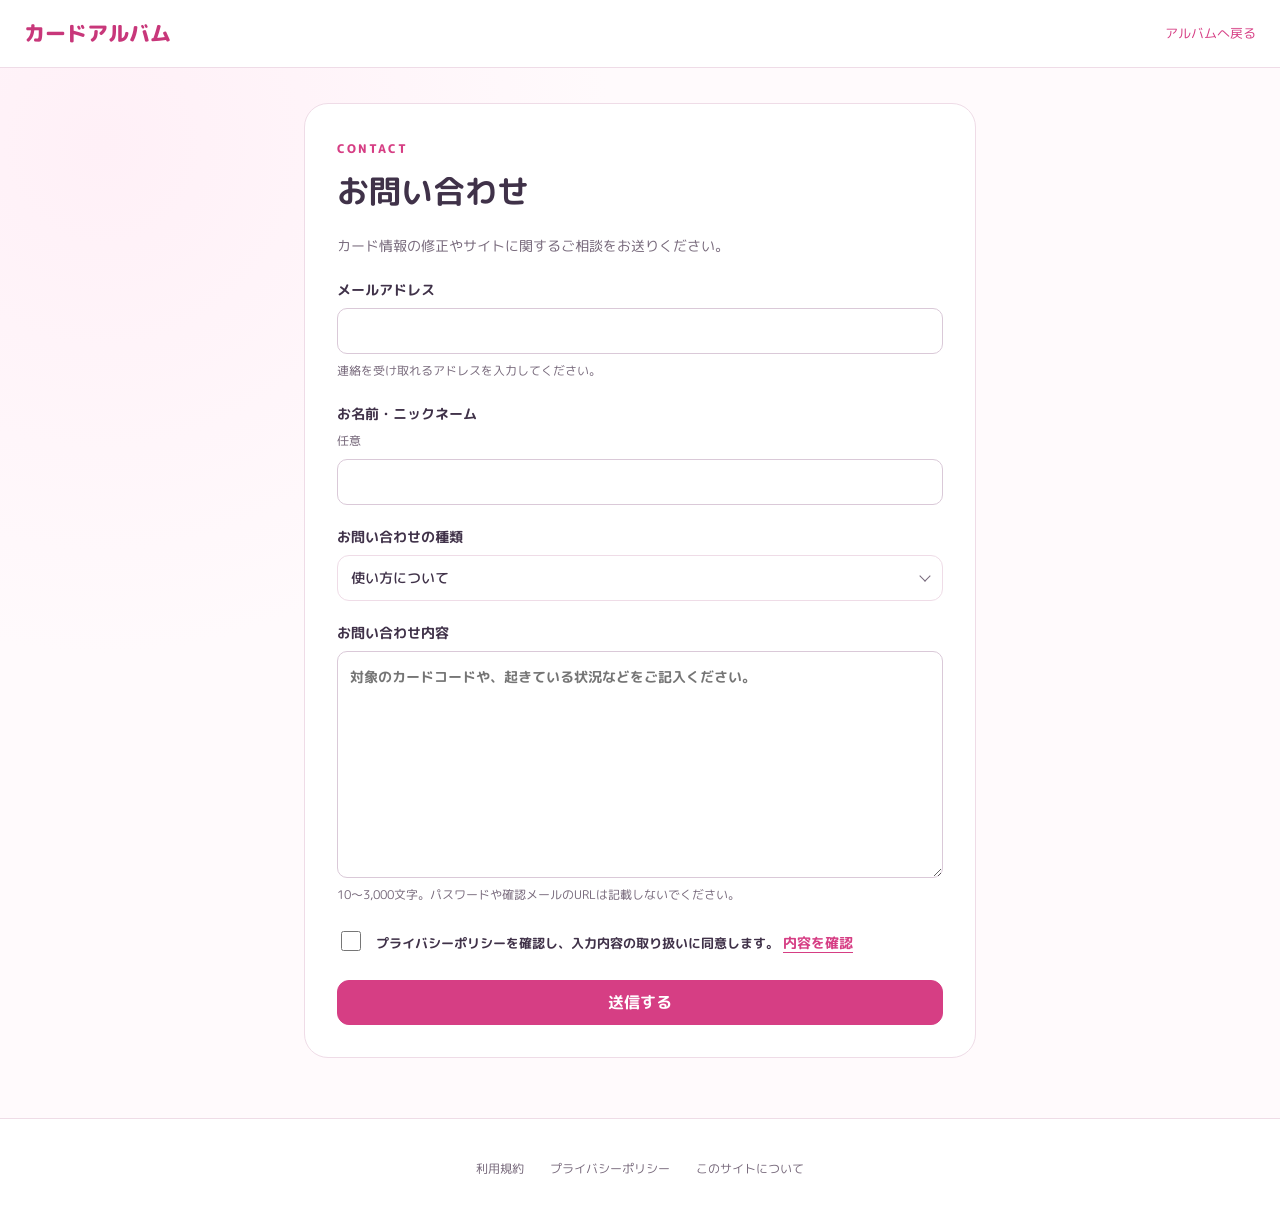
==== commit 78ef0334: "Add files via upload" ====
--- a/contact/index.html
+++ b/contact/index.html
@@ -1,121 +1,68 @@
-<!doctype html>
+<!DOCTYPE html>
+
 <html lang="ja">
-  <head>
-    <meta charset="utf-8" />
-    <meta name="viewport" content="width=device-width,initial-scale=1" />
-    <title>お問い合わせ｜カードアルバム</title>
-    <link rel="icon" href="../assets/favicon.svg" />
-    <link rel="stylesheet" href="../assets/style.css?v=20261011-ui-contact" />
-    <link
-      rel="stylesheet"
-      href="../assets/dropdowns.css?v=20261010-dropdowns"
-    />
-    <script
-      defer
-      src="../assets/dropdowns.js?v=20261011-account-dropdown"
-    ></script>
-    <link rel="stylesheet" href="./contact.css" />
-    <script defer src="../assets/vendor/supabase.js"></script>
-    <script defer src="../assets/config.js"></script>
-    <script defer src="../assets/site-info.js?v=20261011-ui-contact"></script>
-    <script defer src="./contact.js?v=20261011-final-review"></script>
-  </head>
-  <body>
-    <header>
-      <a class="wordmark" href="../">カードアルバム</a
-      ><a class="back-link" href="../">アルバムへ戻る</a>
-    </header>
-    <main class="contact-main">
-      <section id="contact-panel" class="contact-panel">
-        <span class="eyebrow">CONTACT</span>
-        <h1>お問い合わせ</h1>
-        <p class="muted">
+<head>
+<meta charset="utf-8"/>
+<meta content="width=device-width,initial-scale=1" name="viewport"/>
+<title>お問い合わせ｜カードアルバム</title>
+<link href="../assets/favicon.svg" rel="icon"/>
+<link href="../assets/style.css?v=20261012-manual-db" rel="stylesheet"/>
+<link href="../assets/dropdowns.css?v=20261012-manual-db" rel="stylesheet"/>
+<script defer="" src="../assets/dropdowns.js?v=20261012-manual-db"></script>
+<link href="./contact.css?v=20261012-manual-db" rel="stylesheet"/>
+<script defer="" src="../assets/vendor/supabase.js?v=20261012-manual-db"></script>
+<script defer="" src="../assets/config.js?v=20261012-manual-db"></script>
+<script defer="" src="../assets/site-info.js?v=20261012-manual-db"></script>
+<script defer="" src="./contact.js?v=20261012-manual-db"></script>
+</head>
+<body>
+<header>
+<a class="wordmark" href="../">カードアルバム</a><a class="back-link" href="../">アルバムへ戻る</a>
+</header>
+<main class="contact-main">
+<section class="contact-panel" id="contact-panel">
+<span class="eyebrow">CONTACT</span>
+<h1>お問い合わせ</h1>
+<p class="muted">
           カード情報の修正やサイトに関するご相談をお送りください。
         </p>
-        <form id="contact-form">
-          <div id="contact-album-field" hidden>
-            <label>アルバムID</label
-            ><output id="contact-album-id" class="created-album-id"></output
-            ><small>ログイン中のアルバムIDでお問い合わせを送信します。</small>
-          </div>
-          <label
-            >メールアドレス<input
-              id="contact-email"
-              type="email"
-              autocomplete="email"
-              maxlength="254"
-              required
-            /><small>連絡を受け取れるアドレスを入力してください。</small></label
-          ><label
-            >お名前・ニックネーム <small>任意</small
-            ><input
-              id="contact-name"
-              type="text"
-              autocomplete="name"
-              maxlength="40" /></label
-          ><label
-            >お問い合わせの種類<select id="contact-category">
-              <option value="question">使い方について</option>
-              <option value="correction">カード情報の修正</option>
-
-              <option value="other">その他</option>
-            </select></label
-          ><label
-            >お問い合わせ内容<textarea
-              id="contact-message"
-              minlength="10"
-              maxlength="3000"
-              rows="8"
-              required
-              placeholder="対象のカードコードや、起きている状況などをご記入ください。"
-            ></textarea
-            ><small
-              >10〜3,000文字。パスワードや確認メールのURLは記載しないでください。</small
-            ></label
-          ><label class="contact-honeypot" aria-hidden="true"
-            >Website<input
-              id="contact-website"
-              tabindex="-1"
-              autocomplete="off" /></label
-          ><label class="consent"
-            ><input id="contact-consent" type="checkbox" required /><span
-              >プライバシーポリシーを確認し、入力内容の取り扱いに同意します。<button
-                type="button"
-                data-info="privacy"
-                class="text-button"
-              >
+<form id="contact-form">
+<div hidden="" id="contact-album-field">
+<label>アルバムID</label><output class="created-album-id" id="contact-album-id"></output><small>ログイン中のアルバムIDでお問い合わせを送信します。</small>
+</div>
+<label>メールアドレス<input autocomplete="email" id="contact-email" maxlength="254" required="" type="email"/><small>連絡を受け取れるアドレスを入力してください。</small></label><label>お名前・ニックネーム <small>任意</small><input autocomplete="name" id="contact-name" maxlength="40" type="text"/></label><label>お問い合わせの種類<select id="contact-category">
+<option value="question">使い方について</option>
+<option value="correction">カード情報の修正</option>
+<option value="other">その他</option>
+</select></label><label>お問い合わせ内容<textarea id="contact-message" maxlength="3000" minlength="10" placeholder="対象のカードコードや、起きている状況などをご記入ください。" required="" rows="8"></textarea><small>10〜3,000文字。パスワードや確認メールのURLは記載しないでください。</small></label><label aria-hidden="true" class="contact-honeypot">Website<input autocomplete="off" id="contact-website" tabindex="-1"/></label><label class="consent"><input id="contact-consent" required="" type="checkbox"/><span>プライバシーポリシーを確認し、入力内容の取り扱いに同意します。<button class="text-button" data-info="privacy" type="button">
                 内容を確認
-              </button></span
-            ></label
-          >
-          <p id="contact-error" role="status"></p>
-          <button id="contact-submit" class="primary" type="submit">
+              </button></span></label>
+<p id="contact-error" role="status"></p>
+<button class="primary" id="contact-submit" type="submit">
             送信する
           </button>
-        </form>
-      </section>
-      <section id="contact-complete" class="contact-panel" hidden>
-        <span class="confirmation-icon" aria-hidden="true">✓</span>
-        <h1>送信しました</h1>
-        <p>お問い合わせを受け付けました。</p>
-        <p class="muted">受付番号</p>
-        <p id="contact-reference" class="contact-reference"></p>
-        <a class="contact-return" href="../">アルバムへ戻る</a>
-      </section>
-    </main>
-    <footer>
-      <div class="footer-links">
-        <button data-info="terms">利用規約</button
-        ><button data-info="privacy">プライバシーポリシー</button
-        ><button data-info="about">このサイトについて</button>
-      </div>
-    </footer>
-    <dialog id="info-dialog" aria-labelledby="info-title">
-      <div class="modal-top">
-        <h2 id="info-title"></h2>
-        <button id="legal-close" aria-label="閉じる">×</button>
-      </div>
-      <div id="info-body" class="legal-body"></div>
-    </dialog>
-  </body>
+</form>
+</section>
+<section class="contact-panel" hidden="" id="contact-complete">
+<span aria-hidden="true" class="confirmation-icon">✓</span>
+<h1>送信しました</h1>
+<p>お問い合わせを受け付けました。</p>
+<p class="muted">受付番号</p>
+<p class="contact-reference" id="contact-reference"></p>
+<a class="contact-return" href="../">アルバムへ戻る</a>
+</section>
+</main>
+<footer>
+<div class="footer-links">
+<button data-info="terms">利用規約</button><button data-info="privacy">プライバシーポリシー</button><button data-info="about">このサイトについて</button>
+</div>
+</footer>
+<dialog aria-labelledby="info-title" id="info-dialog">
+<div class="modal-top">
+<h2 id="info-title"></h2>
+<button aria-label="閉じる" id="legal-close">×</button>
+</div>
+<div class="legal-body" id="info-body"></div>
+</dialog>
+</body>
 </html>
--- a/contact/contact.css
+++ b/contact/contact.css
@@ -0,0 +1,98 @@
+.contact-main {
+  max-width: 720px;
+  padding-top: 35px;
+}
+.contact-panel {
+  padding: 32px;
+  background: white;
+  border: 1px solid var(--line);
+  border-radius: 24px;
+}
+.contact-panel h1 {
+  margin: 8px 0 18px;
+}
+.contact-panel label {
+  margin: 22px 0;
+}
+.contact-panel small {
+  display: block;
+  margin-top: 7px;
+  font-weight: 400;
+  line-height: 1.7;
+}
+.contact-panel textarea {
+  display: block;
+  width: 100%;
+  margin-top: 8px;
+  padding: 12px;
+  font: inherit;
+  font-size: 14px;
+  line-height: 1.8;
+  border: 1px solid #dac9d8;
+  border-radius: 10px;
+  resize: vertical;
+}
+.consent {
+  display: flex;
+  align-items: flex-start;
+  gap: 12px;
+  font-size: 13px;
+  line-height: 1.8;
+}
+.consent input {
+  width: 20px;
+  min-height: 20px;
+  height: 20px;
+  margin-top: 3px;
+  flex: none;
+}
+.consent button {
+  padding: 0 4px;
+  min-height: 30px;
+}
+#contact-submit {
+  width: 100%;
+}
+#contact-error {
+  font-size: 14px;
+  color: #a23e65;
+}
+.contact-honeypot {
+  position: absolute;
+  left: -10000px;
+  width: 1px;
+  height: 1px;
+  overflow: hidden;
+}
+.contact-reference {
+  padding: 14px;
+  background: var(--soft);
+  border-radius: 12px;
+  font-size: 13px;
+  overflow-wrap: anywhere;
+}
+.contact-return {
+  display: inline-block;
+  margin-top: 20px;
+}
+.back-link {
+  font-size: 13px;
+  text-decoration: none;
+}
+#contact-complete {
+  text-align: center;
+}
+@media (max-width: 760px) {
+  .contact-panel {
+    padding: 24px;
+  }
+  .contact-main {
+    padding-top: 24px;
+  }
+  .back-link {
+    font-size: 12px;
+  }
+  .contact-panel h1 {
+    font-size: 24px;
+  }
+}
